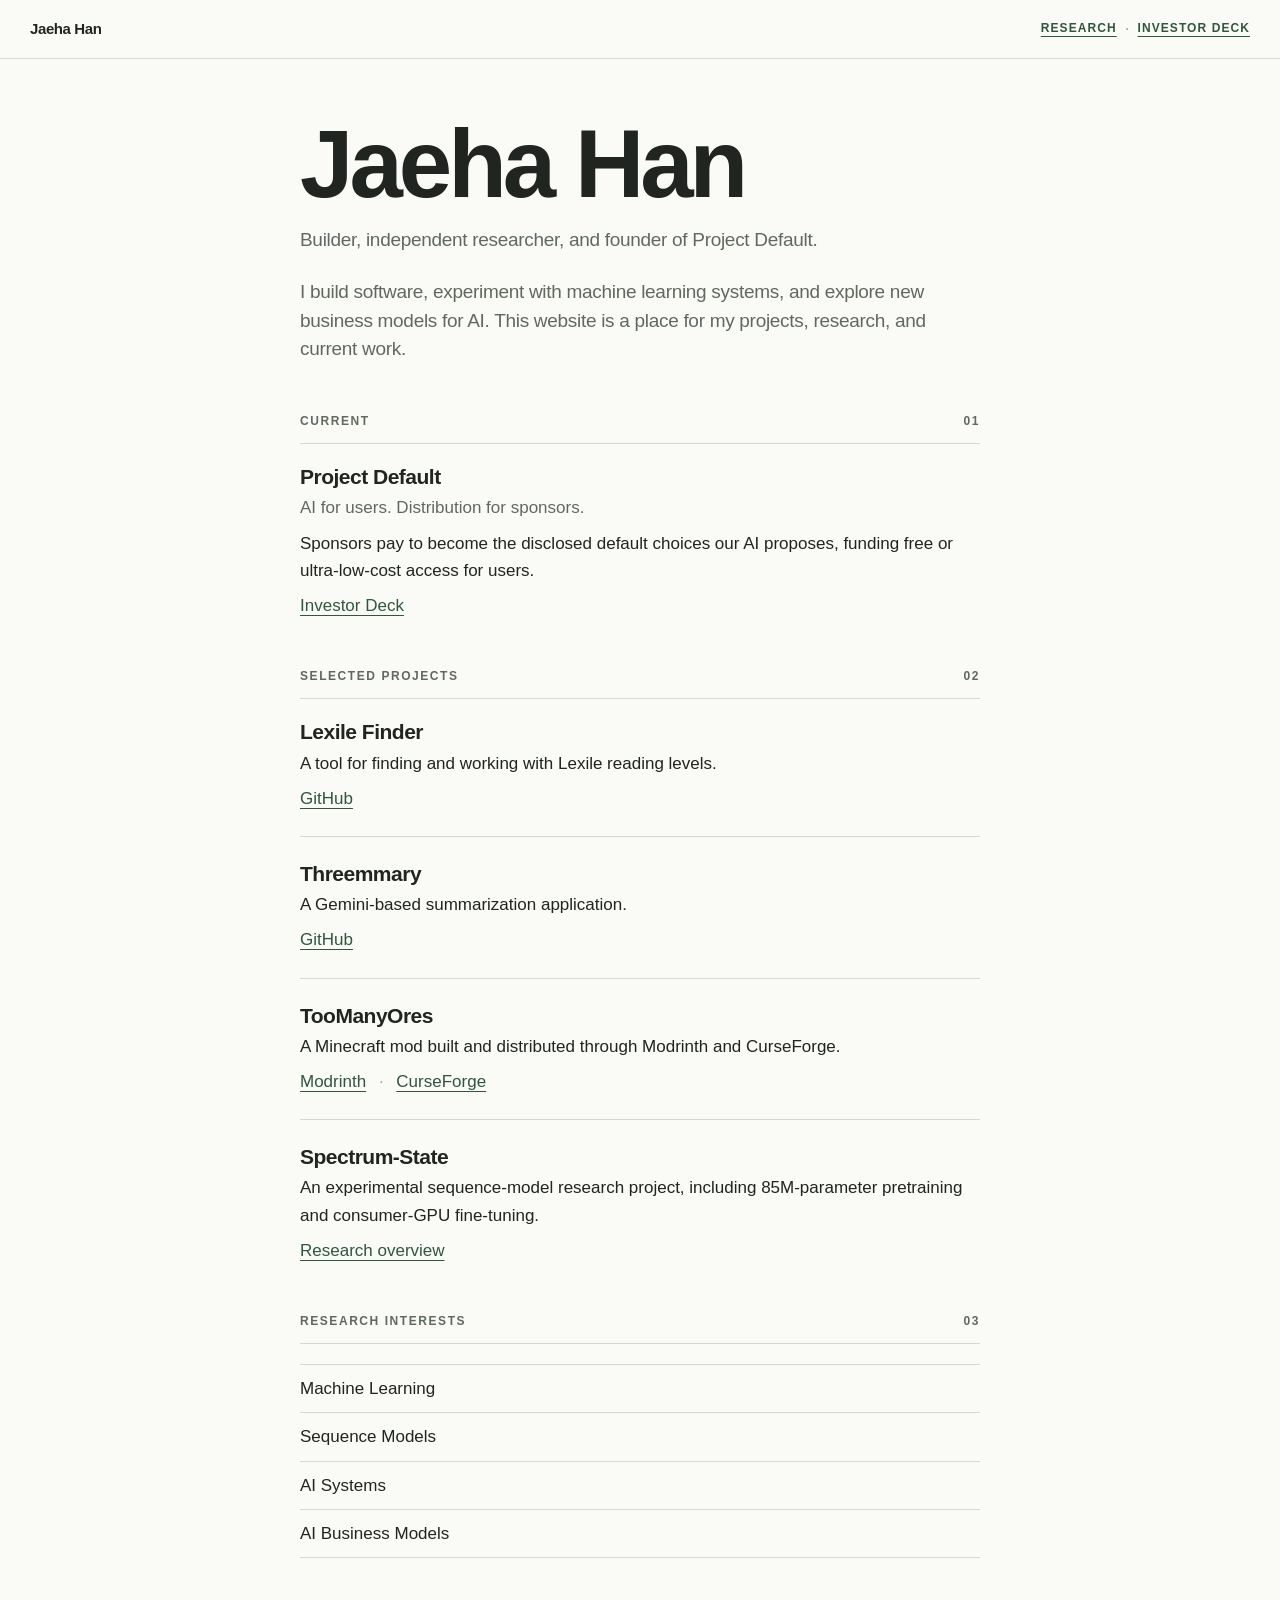
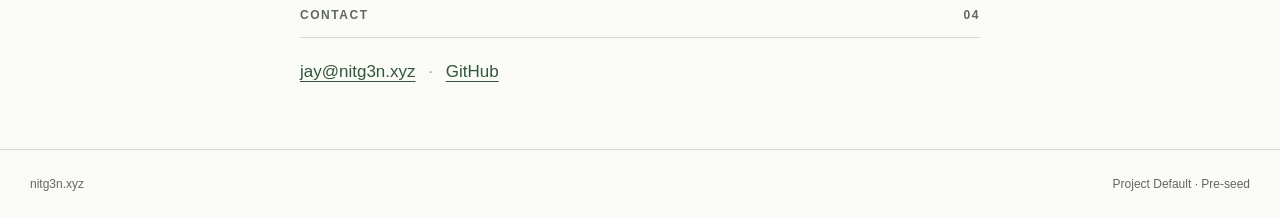
==== index.html @ b58a17d7 "Unify shell and scale, add research diagrams" ====
<!doctype html>
<html lang="en">
  <head>
    <meta charset="UTF-8" />
    <meta name="viewport" content="width=device-width, initial-scale=1.0" />
    <meta name="theme-color" content="#fafaf7" />
    <meta
      name="description"
      content="Jaeha Han is a builder, independent researcher, and founder of Project Default."
    />
    <link rel="canonical" href="https://nitg3n.xyz/" />
    <link rel="stylesheet" href="styles.css" />
    <title>Jaeha Han</title>
  </head>
  <body>
    <header class="top">
      <div class="top-inner">
        <a class="wordmark" href="index.html">Jaeha Han</a>
        <nav class="top-nav" aria-label="Site">
          <a class="top-link" href="research.html">Research</a>
          <span class="sep" aria-hidden="true">·</span>
          <a class="top-link" href="deck.html">Investor Deck</a>
        </nav>
      </div>
    </header>

    <main class="wrap">
      <header class="hero">
        <h1>Jaeha Han</h1>
        <p class="subtitle">
          Builder, independent researcher, and founder of Project Default.
        </p>
      </header>

      <p class="lede">
        I build software, experiment with machine learning systems, and explore
        new business models for AI. This website is a place for my projects,
        research, and current work.
      </p>

      <section>
        <h2 class="section-head"><span>Current</span><span>01</span></h2>
        <div class="project">
          <h3>Project Default</h3>
          <p class="tagline">AI for users. Distribution for sponsors.</p>
          <p>
            Sponsors pay to become the disclosed default choices our AI
            proposes, funding free or ultra-low-cost access for users.
          </p>
          <p>
            <a href="deck.html">Investor Deck</a>
          </p>
        </div>
      </section>

      <section>
        <h2 class="section-head">
          <span>Selected Projects</span><span>02</span>
        </h2>
        <div class="project">
          <h3>Lexile Finder</h3>
          <p>A tool for finding and working with Lexile reading levels.</p>
          <p>
            <a href="https://github.com/nitg3n/Lexile_Finder">GitHub</a>
          </p>
        </div>
        <div class="project">
          <h3>Threemmary</h3>
          <p>A Gemini-based summarization application.</p>
          <p>
            <a href="https://github.com/nitg3n/threemmary">GitHub</a>
          </p>
        </div>
        <div class="project">
          <h3>TooManyOres</h3>
          <p>A Minecraft mod built and distributed through Modrinth and CurseForge.</p>
          <p>
            <a href="https://modrinth.com/mod/toomanyores">Modrinth</a>
            <span class="sep" aria-hidden="true">·</span>
            <a href="https://www.curseforge.com/minecraft/mc-mods/toomanyores"
              >CurseForge</a
            >
          </p>
        </div>
        <div class="project">
          <h3>Spectrum-State</h3>
          <p>
            An experimental sequence-model research project, including
            85M-parameter pretraining and consumer-GPU fine-tuning.
          </p>
          <p>
            <a href="research.html">Research overview</a>
          </p>
        </div>
      </section>

      <section>
        <h2 class="section-head">
          <span>Research Interests</span><span>03</span>
        </h2>
        <ul class="interests">
          <li>Machine Learning</li>
          <li>Sequence Models</li>
          <li>AI Systems</li>
          <li>AI Business Models</li>
        </ul>
      </section>

      <section>
        <h2 class="section-head"><span>Contact</span><span>04</span></h2>
        <p>
          <a href="mailto:jay@nitg3n.xyz">jay@nitg3n.xyz</a>
          <span class="sep" aria-hidden="true">·</span>
          <a href="https://github.com/nitg3n">GitHub</a>
        </p>
      </section>

    </main>

    <footer class="site-foot">
      <span>nitg3n.xyz</span>
      <span>Project Default · Pre-seed</span>
    </footer>
  </body>
</html>
---- styles.css ----
/* ==========================================================================
   One language.
   A single design system for every page: tokens, type, shell, components,
   diagrams, and slides. No page owns its own dialect.
   Exception: depicted product UI (chat mock, terminal mock, prompt
   bubble) keeps a few literal values because it portrays software,
   not the site. Everything editorial shares the tokens below.
   ========================================================================== */

/* ---------- 0. Font ---------- */
@font-face {
  font-family: Pretendard;
  font-style: normal;
  font-weight: 100 900;
  font-display: swap;
  src: url("./PretendardVariable.woff2") format("woff2");
}

/* ---------- 1. Tokens ---------- */
:root {
  --paper: #fafaf7;
  --ink: #202521;
  --muted: #606960;
  --line: #d5d9d1;
  --green: #31563d;
  --green-dark: #223f2b;
  --lime: #e0e8d5;
  --white: #fff;
  --sand: #e5e7e0;
  --stone: #a9b7a7;
  --mist: #d1e4d6;
  --focus: #779e34;
  --radius-s: 6px;
  --radius-m: 10px;
  --radius-full: 999px;
  --scale: 1; /* slide machinery, set by deck script */
}

/* ---------- 2. Base ---------- */
* {
  box-sizing: border-box;
}

html,
body {
  margin: 0;
  min-height: 100%;
}

body {
  background: var(--paper);
  color: var(--ink);
  font-family: Pretendard, -apple-system, BlinkMacSystemFont, "Segoe UI",
    sans-serif;
  -webkit-font-smoothing: antialiased;
  font-size: 17px;
  line-height: 1.6;
}

h1,
h2,
h3,
p {
  margin: 0;
}

a {
  color: var(--green);
  text-decoration: underline;
  text-decoration-thickness: 1px;
  text-underline-offset: 4px;
  -webkit-tap-highlight-color: transparent;
  touch-action: manipulation;
}

a:hover {
  color: var(--green-dark);
}

button {
  font: inherit;
  touch-action: manipulation;
  -webkit-tap-highlight-color: transparent;
}

a:focus-visible,
button:focus-visible,
summary:focus-visible {
  outline: 3px solid var(--focus);
  outline-offset: 5px;
}

::selection {
  background: var(--lime);
}

/* ---------- 3. Shell: one header, one footer bar, every page ---------- */
.top {
  border-bottom: 1px solid var(--line);
}

.top-inner {
  margin: 0;
  padding: 0 30px;
  height: 58px;
  display: flex;
  align-items: center;
  justify-content: space-between;
  gap: 16px;
}

.wordmark {
  display: flex;
  align-items: center;
  gap: 10px;
  font-size: 15px;
  font-weight: 750;
  letter-spacing: -0.4px;
}

a.wordmark {
  color: inherit;
  text-decoration: none;
}

a.wordmark:hover {
  color: var(--green);
}

.brand-icon {
  display: inline-grid;
  place-items: center;
  width: 24px;
  height: 24px;
  color: var(--ink);
  font-size: 22px;
  font-weight: 800;
}

.top-nav {
  display: flex;
  align-items: center;
  white-space: nowrap;
}

.top-link {
  font-size: 12px;
  font-weight: 550;
  letter-spacing: 0.09em;
  text-transform: uppercase;
}

.top-meta {
  color: var(--muted);
  font-size: 12px;
  font-weight: 550;
  letter-spacing: 0.09em;
  text-transform: uppercase;
}

.top-nav .top-meta {
  margin-right: 18px;
}

/* Bottom bar mirrors the deck controls: same height, same padding. */
.site-foot {
  margin: 0;
  height: 68px;
  padding: 0 30px;
  display: flex;
  align-items: center;
  justify-content: space-between;
  gap: 16px;
  border-top: 1px solid var(--line);
  color: var(--muted);
  font-size: 12px;
  line-height: 1.5;
}

/* ---------- 4. Reading pages: type & layout ---------- */
.wrap {
  width: min(100% - 40px, 680px);
  margin: 0 auto;
  padding: 56px 0 64px;
}

.hero {
  margin-bottom: 8px;
}

h1 {
  font-size: clamp(48px, 9vw, 96px);
  line-height: 1.03;
  letter-spacing: -4px;
  font-weight: 650;
}

.eyebrow {
  margin: 0;
  font-size: 13px;
  text-transform: uppercase;
  letter-spacing: 0.13em;
  font-weight: 650;
  color: var(--muted);
}

.eyebrow + h1 {
  margin-top: 12px;
}

.subtitle,
.lede {
  margin: 12px 0 0;
  color: var(--muted);
  font-size: 19px;
  line-height: 1.5;
  letter-spacing: -0.3px;
}

.lede {
  margin-top: 24px;
}

.wrap section {
  margin-top: 48px;
}

h3 {
  margin: 0 0 4px;
  font-size: 21px;
  line-height: 1.25;
  letter-spacing: -0.5px;
  font-weight: 650;
}

/* Section label row. Slides reuse it with wider slide spacing. */
.section-head {
  margin: 0 0 20px;
  display: flex;
  align-items: center;
  justify-content: space-between;
  gap: 16px;
  border-bottom: 1px solid var(--line);
  padding-bottom: 12px;
  font-size: 12px;
  font-weight: 650;
  letter-spacing: 0.13em;
  text-transform: uppercase;
  color: var(--muted);
}

/* ---------- 5. Shared components ---------- */
.sep {
  margin: 0 8px;
  color: #9aa39a;
}

.project + .project {
  margin-top: 24px;
  padding-top: 24px;
  border-top: 1px solid var(--line);
}

.project p + p {
  margin-top: 8px;
}

.tagline {
  color: var(--muted);
}

.interests {
  margin: 0;
  padding: 0;
  list-style: none;
}

.interests li {
  padding: 10px 0;
  border-top: 1px solid var(--line);
}

.interests li:last-child {
  border-bottom: 1px solid var(--line);
}

.block + .block {
  margin-top: 24px;
}

.block p + p,
.block p + ul,
.block p + table,
.block p + blockquote,
.block ul + p,
.block table + p,
.block blockquote + p,
.block h3 + ul,
.block h3 + table {
  margin-top: 12px;
}

.block p + .gen-grid,
.block p + .flow,
.block p + .roles,
.block p + .layers,
.block ul + .flow,
.block ul + .roles,
.block ul + .layers {
  margin-top: 20px;
}

.block > h3 {
  margin-bottom: 8px;
}

/* Editorial callout: green left rule. --s for compact notes. */
.quote {
  margin: 20px 0 0;
  padding-left: 18px;
  border-left: 2px solid var(--green);
  font-size: 20px;
  line-height: 1.5;
  letter-spacing: -0.4px;
}

.quote p + p {
  margin-top: 8px;
}

.quote--s {
  font-size: 16px;
  letter-spacing: 0;
}

.body-list {
  margin: 14px 0 0;
  padding-left: 22px;
}

.body-list li + li {
  margin-top: 4px;
}

.scope {
  margin-top: 14px;
  color: var(--muted);
  font-size: 16px;
  line-height: 1.6;
}

/* One table family. .table: column headers. --rows: row headers.
   --prompt: first column is a muted prompt, not a key. */
.table {
  width: 100%;
  border-collapse: collapse;
  margin-top: 20px;
  text-align: left;
  font-variant-numeric: tabular-nums;
}

.table th {
  font-size: 12px;
  text-transform: uppercase;
  letter-spacing: 0.09em;
  font-weight: 650;
  color: var(--muted);
  padding: 0 16px 10px 0;
}

.table td {
  border-top: 1px solid var(--line);
  padding: 12px 16px 12px 0;
  font-size: 16px;
  line-height: 1.5;
}

.table td:first-child {
  font-weight: 600;
}

.table--prompt td:first-child {
  font-weight: 400;
  color: var(--muted);
}

.table--rows th {
  font-size: 19px;
  font-weight: 600;
  letter-spacing: -0.3px;
  text-transform: none;
  color: var(--ink);
  text-align: left;
  vertical-align: top;
  padding: 12px 16px 12px 0;
  border-top: 1px solid var(--line);
}

.table--rows td {
  color: var(--muted);
}

.table .num {
  text-align: right;
}

.table-wrap {
  overflow-x: auto;
}

.table-wrap .table {
  min-width: 560px;
}

.note {
  margin-top: 12px;
  color: var(--muted);
  font-size: 15px;
  line-height: 1.55;
}

/* ---------- 6. Diagrams: the same panel language as the deck ---------- */
.gen-grid {
  display: grid;
  grid-template-columns: 1fr 32px 1fr 32px 1fr 32px 1fr;
  gap: 12px;
  align-items: stretch;
  margin-top: 20px;
}

.gen-grid > .arrow {
  align-self: center;
}

.gen {
  border: 1px solid var(--line);
  border-radius: var(--radius-m);
  background: var(--white);
  padding: 18px;
}

.gen > * + * {
  margin-top: 6px;
}

.gen-name {
  font-size: 22px;
  font-weight: 700;
  letter-spacing: -0.5px;
}

.gen-s {
  color: var(--muted);
  font-size: 15px;
  line-height: 1.5;
}

.flow {
  display: grid;
  grid-template-columns: 1fr 48px 1fr;
  gap: 12px;
  align-items: stretch;
  margin-top: 20px;
}

.flow--stack {
  grid-template-columns: 1fr;
}

.flow > .arrow {
  align-self: center;
}

.flow-box {
  border: 1px solid var(--line);
  border-radius: var(--radius-m);
  background: var(--white);
  padding: 20px 22px;
}

.flow-box > * + * {
  margin-top: 8px;
}

.flow-box p {
  font-size: 17px;
}

.flow > .chips {
  align-content: center;
}

.roles {
  display: grid;
  grid-template-columns: repeat(4, 1fr);
  gap: 12px;
  margin-top: 20px;
}

.role {
  border: 1px solid var(--line);
  border-radius: var(--radius-m);
  background: var(--white);
  padding: 18px;
}

.role > * + * {
  margin-top: 8px;
}

.role p {
  font-size: 16px;
  line-height: 1.5;
}

.chips {
  display: flex;
  flex-wrap: wrap;
  gap: 10px;
}

.chips span {
  border: 1px solid var(--line);
  border-radius: var(--radius-full);
  background: var(--white);
  padding: 8px 16px;
  font-weight: 600;
  font-size: 15px;
}

.layers {
  display: flex;
  gap: 6px;
  margin-top: 20px;
}

.layers span {
  flex: 1;
  height: 34px;
  border-radius: var(--radius-s);
}

.layers .l-m {
  background: var(--green);
}

.layers .l-a {
  border: 1px solid var(--green);
}

/* ---------- 7. Slides ---------- */
.viewport {
  height: calc(100dvh - 126px);
  display: flex;
  align-items: center;
  justify-content: center;
  padding: 12px 24px;
}

.frame {
  width: calc(1440px * var(--scale));
  height: calc(810px * var(--scale));
  position: relative;
}

.deck {
  position: absolute;
  left: 0;
  top: 0;
  width: 1440px;
  height: 810px;
  transform: scale(var(--scale));
  transform-origin: top left;
}

.slide {
  width: 1440px;
  height: 810px;
  background: var(--paper);
  outline: 1px solid var(--line);
  padding: 42px 68px 66px;
  position: relative;
  overflow: hidden;
  display: none;
}

.slide.active {
  display: block;
}

.slide--dark {
  background: var(--ink);
  color: var(--paper);
  --line: #405047;
  --muted: #b4c1b8;
}

.slide--dark .quote {
  border-color: var(--lime);
}

.slide .section-head {
  padding-bottom: 17px;
  margin-bottom: 36px;
}

.slide h1 {
  font-size: 94px;
  line-height: 1.02;
  letter-spacing: -5px;
  font-weight: 720;
}

.slide h2 {
  font-size: 64px;
  line-height: 1.08;
  letter-spacing: -2.4px;
  font-weight: 650;
}

.slide h3 {
  margin: 0;
  font-size: 27px;
  line-height: 1.2;
  letter-spacing: -0.7px;
  font-weight: 650;
}

.accent {
  color: inherit;
}

.slide .lede {
  font-size: 24px;
  line-height: 1.45;
  letter-spacing: -0.45px;
  max-width: 1000px;
  margin-top: 22px;
}

.slide .quote {
  font-size: 18px;
  letter-spacing: -0.2px;
}

.cover {
  display: flex;
  align-items: center;
  height: 550px;
}

.cover h1 {
  margin: 0 0 48px;
  font-size: 110px;
  line-height: 1.04;
  letter-spacing: -5px;
  font-weight: 650;
}

.cover .lede {
  font-size: 25px;
  max-width: 790px;
}

.split {
  display: grid;
  grid-template-columns: 1fr 1fr;
  gap: 54px;
  margin-top: 37px;
}

.chat-window {
  background: var(--white);
  border: 1px solid var(--line);
  border-radius: var(--radius-m);
  padding: 27px 30px;
}

.chat-title {
  display: flex;
  align-items: center;
  gap: 8px;
  color: var(--muted);
  font-size: 13px;
  letter-spacing: 0.13em;
  text-transform: uppercase;
  font-weight: 650;
  margin-bottom: 22px;
}

.dot {
  width: 7px;
  height: 7px;
  background: var(--stone);
  border-radius: 50%;
  flex-shrink: 0;
}

.prompt {
  font-size: 23px;
  line-height: 1.4;
  letter-spacing: -0.5px;
  padding: 17px 20px;
  background: #eef0e9;
  border-radius: var(--radius-m);
}

.stack {
  margin-top: 22px;
}

.stack-row {
  display: flex;
  justify-content: space-between;
  gap: 20px;
  padding: 15px 0;
  border-bottom: 1px solid var(--line);
  font-size: 20px;
}

.stack-row:last-child {
  border-bottom: 0;
}

.stack-row span {
  color: var(--muted);
}

.stack-row strong {
  font-weight: 600;
}

.insight {
  display: flex;
  flex-direction: column;
  justify-content: center;
  padding: 14px 0;
}

.insight .big {
  font-size: 42px;
  line-height: 1.18;
  letter-spacing: -1.5px;
  max-width: 530px;
  color: var(--ink);
  margin-top: 0;
}

.insight p {
  font-size: 21px;
  line-height: 1.5;
  color: var(--muted);
  margin-top: 24px;
  max-width: 485px;
}

.change-flow {
  margin-top: 38px;
  display: grid;
  grid-template-columns: 1fr 64px 1.2fr;
  align-items: center;
}

.before {
  padding: 30px 36px;
  border: 1px solid var(--line);
  border-radius: var(--radius-m);
}

.before .label {
  margin-bottom: 25px;
}

.before p {
  font-size: 30px;
  line-height: 1.35;
  letter-spacing: -0.8px;
}

.arrow {
  font-size: 30px;
  text-align: center;
  color: var(--muted);
}

.sponsored-card {
  background: var(--white);
  border: 1px solid #96ad8d;
  border-radius: var(--radius-m);
  padding: 29px 34px;
}

.sponsored-card h3 {
  margin: 16px 0;
  font-size: 34px;
}

details.disclosure {
  font-size: 17px;
  line-height: 1.4;
}

details.disclosure summary {
  cursor: pointer;
  text-decoration: underline;
  text-underline-offset: 4px;
  width: fit-content;
  color: var(--green);
  list-style: none;
}

details.disclosure summary::-webkit-details-marker {
  display: none;
}

details.disclosure p {
  font-size: 15px;
  padding: 10px 0 0;
  max-width: 490px;
  color: var(--muted);
}

.mock-actions {
  display: flex;
  align-items: center;
  gap: 24px;
  margin-top: 23px;
  font-size: 16px;
}

.mock-primary {
  background: var(--green);
  color: var(--white);
  font-weight: 600;
  padding: 13px 26px;
  border-radius: var(--radius-s);
}

.mock-secondary {
  color: var(--muted);
}

.journey {
  display: grid;
  grid-template-columns: 1fr 48px 1fr 48px 1fr;
  margin-top: 44px;
  align-items: stretch;
}

.journey-panel {
  padding: 25px 15px 25px 0;
  border-top: 1px solid var(--line);
  min-height: 240px;
}

.journey-panel .eyebrow {
  margin-bottom: 28px;
}

.journey-panel p {
  font-size: 26px;
  letter-spacing: -0.7px;
  line-height: 1.35;
}

.journey-panel.green {
  color: var(--green);
  border-color: var(--green);
}

.journey-panel.green .eyebrow {
  color: var(--muted);
}

.journey .arrow {
  align-self: center;
}

.sponsor-label {
  display: block;
  font-size: 16px;
  text-decoration: underline;
  text-underline-offset: 4px;
  margin-top: 24px;
  color: var(--green);
}

.economics {
  display: grid;
  grid-template-columns: 1fr 70px 1fr;
  align-items: stretch;
  margin-top: 42px;
}

.money-box {
  padding: 27px 32px;
  border: 1px solid var(--line);
  border-radius: var(--radius-m);
}

.money-box.income {
  background: var(--green);
  color: var(--white);
  border-color: var(--green);
}

.money-box.income .eyebrow {
  color: var(--mist);
}

.money-box h3 {
  margin: 20px 0 12px;
  font-size: 31px;
  line-height: 1.22;
}

.money-box p {
  font-size: 19px;
  line-height: 1.45;
}

.money-box .plus {
  opacity: 0.65;
  display: block;
  font-size: 24px;
  margin: 11px 0;
}

.greater {
  display: grid;
  place-items: center;
  color: var(--green);
  font-size: 60px;
  font-weight: 400;
}

.economic-bottom {
  display: grid;
  grid-template-columns: 1fr 1fr;
  gap: 70px;
  margin-top: 30px;
}

.economic-bottom h3 {
  font-size: 21px;
  margin-bottom: 8px;
}

.economic-bottom p {
  font-size: 18px;
  line-height: 1.45;
  color: var(--muted);
}

.pilot {
  display: grid;
  grid-template-columns: 1.1fr 1fr;
  gap: 48px;
  margin-top: 33px;
}

.terminal {
  background: var(--ink);
  color: var(--paper);
  border-radius: var(--radius-m);
  padding: 24px 28px;
}

.terminal-head {
  display: flex;
  justify-content: space-between;
  border-bottom: 1px solid #425045;
  padding-bottom: 16px;
  font-size: 13px;
}

.terminal-head .model {
  color: var(--lime);
}

.terminal-body {
  font-size: 18px;
  line-height: 1.6;
  padding-top: 22px;
}

.terminal-body .command {
  margin-bottom: 18px;
  color: var(--white);
}

.terminal-body .command::before {
  content: "> ";
  color: var(--lime);
}

.terminal-body .task {
  color: #c4d0c5;
  display: flex;
  gap: 11px;
}

.terminal-body .task span {
  color: var(--lime);
}

.terminal-body .term-sponsor {
  border-top: 1px solid #425045;
  padding-top: 15px;
  margin-top: 20px;
}

.terminal-body small {
  color: #c4d0c5;
  text-decoration: underline;
  text-underline-offset: 4px;
  font-size: 15px;
}

.launch-path {
  display: grid;
  grid-template-columns: 1fr 1fr 1.14fr;
  margin-top: 39px;
  gap: 20px;
}

.phase {
  padding: 28px 28px 28px 0;
  border-top: 1px solid var(--line);
  min-height: 305px;
}

.phase .phase-no {
  font-size: 13px;
  letter-spacing: 0.13em;
  text-transform: uppercase;
  font-weight: 650;
  color: var(--muted);
  display: flex;
  align-items: center;
  justify-content: space-between;
}

.phase h3 {
  font-size: 37px;
  letter-spacing: -1px;
  margin: 25px 0 19px;
}

.phase p {
  font-size: 20px;
  line-height: 1.5;
  color: var(--muted);
}

.phase.expand {
  border-color: var(--green);
}

.phase.expand h3 {
  color: var(--green);
}

.slide .note {
  font-size: 17px;
}

.assets {
  margin-top: 40px;
  display: grid;
  grid-template-columns: 1fr;
  gap: 0;
}

.asset {
  border-top: 1px solid var(--line);
  padding: 24px 0;
  display: grid;
  grid-template-columns: 390px 1fr;
  gap: 40px;
}

.asset h3 {
  font-size: 28px;
  margin-bottom: 0;
}

.asset p {
  font-size: 22px;
  line-height: 1.45;
  color: var(--muted);
  max-width: 735px;
}

.pilot-spec {
  margin: 0;
}

.pilot-spec > div {
  display: grid;
  grid-template-columns: 105px 1fr;
  gap: 23px;
  padding: 10px 0;
  border-top: 1px solid var(--line);
}

.pilot-spec dt {
  font-size: 17px;
  color: var(--muted);
}

.pilot-spec dd {
  margin: 0;
  font-size: 19px;
  line-height: 1.4;
}

.sector-list {
  display: grid;
  grid-template-columns: 1fr 1fr;
  gap: 0 80px;
  margin-top: 38px;
}

.sector-list p {
  font-size: 34px;
  letter-spacing: -1px;
  padding: 16px 0;
  border-top: 1px solid var(--line);
}

.closing {
  display: grid;
  grid-template-columns: 1.25fr 1fr;
  gap: 85px;
  margin-top: 51px;
}

.closing h2 {
  font-size: 82px;
  letter-spacing: -4px;
  line-height: 1.03;
}

.closing .lede {
  font-size: 23px;
  max-width: 620px;
  margin-top: 27px;
}

.closing .contact {
  margin-top: 26px;
  font-size: 21px;
}

.use {
  border-top: 1px solid var(--line);
  padding: 22px 0 25px;
  display: grid;
  grid-template-columns: 34px 1fr;
  gap: 15px;
}

.use .num {
  font-size: 13px;
  color: var(--lime);
  margin-top: 7px;
  text-align: left;
}

.use h3 {
  font-size: 27px;
  margin-bottom: 9px;
}

.use p {
  font-size: 19px;
  color: var(--muted);
  line-height: 1.4;
}

.slide .table {
  margin-top: 40px;
}

.slide .table th {
  font-size: 13px;
  letter-spacing: 0.08em;
  font-weight: 500;
  padding: 0 20px 20px 0;
}

.slide .table td {
  padding: 25px 24px 25px 0;
  font-size: 23px;
  line-height: 1.35;
}

.slide .table--prompt td {
  width: 50%;
}

.slide .table--rows th {
  width: 280px;
  font-size: 26px;
  font-weight: 600;
  letter-spacing: -0.5px;
  padding: 25px 0;
}

.slide .table--rows td {
  font-size: 23px;
}

.slide-foot {
  position: absolute;
  left: 68px;
  right: 68px;
  bottom: 24px;
  display: flex;
  justify-content: space-between;
  align-items: center;
  gap: 24px;
  color: var(--muted);
  font-size: 13px;
  line-height: 1.4;
}

.slide-foot .folio {
  font-variant-numeric: tabular-nums;
  letter-spacing: 0.1em;
  white-space: nowrap;
}

.controls {
  height: 68px;
  padding: 12px 30px 17px;
  display: flex;
  justify-content: space-between;
  align-items: center;
  gap: 20px;
  border-top: 1px solid var(--line);
}

.nav-left,
.nav-right {
  display: flex;
  align-items: center;
  gap: 14px;
}

.control {
  border: 1px solid var(--line);
  background: transparent;
  color: var(--ink);
  min-height: 36px;
  padding: 7px 12px;
  border-radius: var(--radius-s);
  font-size: 12px;
  cursor: pointer;
  font-weight: 550;
}

.control:hover:not(:disabled) {
  background: var(--sand);
}

.control:disabled {
  opacity: 0.35;
  cursor: default;
}

.control.next {
  background: var(--ink);
  color: var(--white);
  border-color: var(--ink);
}

.control.next:hover:not(:disabled) {
  background: var(--green);
}

.slide-count {
  font-size: 12px;
  font-variant-numeric: tabular-nums;
  min-width: 46px;
}

.nav-dots {
  display: flex;
  align-items: center;
  gap: 3px;
}

.nav-dot {
  border: 0;
  background: none;
  cursor: pointer;
  width: 25px;
  height: 32px;
  padding: 10px 4px;
}

.nav-dot::before {
  content: "";
  display: block;
  height: 3px;
  border-radius: 2px;
  background: var(--line);
}

.nav-dot[aria-current="step"]::before {
  background: var(--green);
  height: 5px;
}

.key-hint {
  font-size: 11px;
  color: var(--muted);
}

.sr-only {
  position: absolute;
  width: 1px;
  height: 1px;
  padding: 0;
  margin: -1px;
  overflow: hidden;
  clip: rect(0, 0, 0, 0);
  white-space: nowrap;
  border: 0;
}

.overview .viewport {
  height: auto;
  display: block;
  padding: 16px 30px 100px;
}

.overview .frame {
  width: 100%;
  height: auto;
  box-shadow: none;
}

.overview .deck {
  position: static;
  transform: none;
  width: 100%;
  height: auto;
  display: grid;
  grid-template-columns: 1fr;
  gap: 30px;
  justify-items: center;
}

.overview .slide {
  display: block;
  zoom: var(--scale);
  box-shadow: 0 8px 25px #20332512;
}

.overview .controls {
  position: fixed;
  bottom: 0;
  left: 0;
  right: 0;
  background: var(--sand);
  border-top: 1px solid var(--line);
  z-index: 2;
}

/* ---------- 8. Responsive ---------- */
@media (min-width: 1800px) {
  .top-inner,
  .controls {
    padding-left: 48px;
    padding-right: 48px;
  }
}

@media (max-width: 480px) {
  .wrap {
    padding: 40px 0 64px;
  }

  .subtitle,
  .lede {
    font-size: 17px;
  }

  .wrap section {
    margin-top: 40px;
  }

  .site-foot {
    padding: 0 20px;
  }

  .table-wrap .table {
    min-width: 520px;
  }

  .gen-grid {
    grid-template-columns: 1fr;
  }

  .gen-grid > .arrow,
  .flow > .arrow {
    transform: rotate(90deg);
    font-size: 24px;
  }

  .flow {
    grid-template-columns: 1fr;
  }

  .roles {
    grid-template-columns: repeat(2, 1fr);
  }
}

@media screen and (max-width: 1000px) {
  .top-inner {
    height: 54px;
    padding: 0 20px;
  }

  .top-meta {
    font-size: 9px;
    letter-spacing: 0.07em;
  }

  .viewport {
    height: auto;
    display: block;
    padding: 0 0 86px;
  }

  .frame {
    width: 100%;
    height: auto;
    box-shadow: none;
  }

  .deck {
    position: static;
    width: 100%;
    height: auto;
    transform: none;
  }

  .slide {
    width: 100%;
    height: auto;
    min-height: calc(100dvh - 126px);
    padding: 22px 24px 62px;
    overflow: visible;
  }

  .slide .section-head {
    margin-bottom: 30px;
    padding-bottom: 15px;
    font-size: 9px;
    letter-spacing: 0.09em;
    gap: 10px;
  }

  .slide-foot {
    position: static;
    margin-top: 34px;
    font-size: 12px;
    gap: 15px;
    align-items: flex-end;
  }

  .slide h1 {
    font-size: clamp(45px, 11vw, 70px);
    letter-spacing: -2.4px;
  }

  .slide h2 {
    font-size: clamp(33px, 10vw, 39px);
    letter-spacing: -1.6px;
    line-height: 1.08;
  }

  .slide .lede {
    font-size: 19px;
    margin-top: 18px;
    letter-spacing: -0.3px;
  }

  .slide .eyebrow {
    font-size: 11px;
  }

  .cover {
    display: block;
    height: auto;
  }

  .cover h1 {
    margin: 35px 0;
    font-size: clamp(42px, 10.8vw, 70px);
    letter-spacing: -2px;
  }

  .cover .lede {
    font-size: 19px;
  }

  .split,
  .pilot,
  .closing {
    grid-template-columns: minmax(0, 1fr);
    gap: 28px;
    margin-top: 28px;
  }

  .chat-window {
    padding: 21px;
  }

  .prompt {
    font-size: 19px;
    padding: 15px;
  }

  .stack-row {
    font-size: 16px;
    padding: 14px 0;
  }

  .insight .big {
    font-size: 31px;
    letter-spacing: -1px;
  }

  .insight p {
    margin-top: 16px;
    font-size: 18px;
  }

  .change-flow {
    grid-template-columns: 1fr;
    gap: 17px;
    margin-top: 28px;
  }

  .before {
    padding: 24px;
  }

  .before .label {
    margin-bottom: 18px;
  }

  .before p {
    font-size: 25px;
  }

  .change-flow > .arrow,
  .journey > .arrow {
    transform: rotate(90deg);
    font-size: 25px;
  }

  .sponsored-card {
    padding: 24px;
  }

  .sponsored-card h3 {
    font-size: 27px;
  }

  .mock-actions {
    gap: 17px;
    font-size: 14px;
  }

  details.disclosure {
    font-size: 16px;
  }

  .journey {
    grid-template-columns: 1fr;
    gap: 15px;
    margin-top: 30px;
  }

  .journey-panel {
    min-height: auto;
    padding: 23px;
  }

  .journey-panel .eyebrow {
    margin-bottom: 18px;
  }

  .journey-panel p {
    font-size: 24px;
  }

  .economics {
    grid-template-columns: 1fr;
    margin-top: 29px;
  }

  .greater {
    font-size: 43px;
    padding: 8px 0;
  }

  .money-box {
    padding: 24px;
  }

  .money-box h3 {
    font-size: 27px;
  }

  .money-box p {
    font-size: 18px;
  }

  .economic-bottom {
    grid-template-columns: 1fr;
    gap: 22px;
  }

  .terminal {
    padding: 22px;
  }

  .terminal-head {
    font-size: 11px;
    gap: 10px;
  }

  .terminal-body {
    font-size: 16px;
  }

  .launch-path {
    grid-template-columns: 1fr;
    margin-top: 28px;
    gap: 16px;
  }

  .phase {
    min-height: auto;
    padding: 25px;
  }

  .phase h3 {
    font-size: 31px;
    margin: 20px 0 14px;
  }

  .phase p {
    font-size: 18px;
  }

  .assets {
    margin-top: 29px;
  }

  .asset {
    padding: 22px 0;
    grid-template-columns: 1fr;
    gap: 12px;
  }

  .asset h3 {
    font-size: 27px;
    padding-top: 3px;
  }

  .asset p {
    font-size: 18px;
  }

  .slide .table {
    margin-top: 28px;
  }

  .slide .table th {
    font-size: 10px;
  }

  .slide .table td {
    font-size: 18px;
    padding: 20px 12px 20px 0;
  }

  .slide .table--rows th {
    width: 100px;
    font-size: 19px;
    padding-right: 15px;
  }

  .pilot-spec > div {
    grid-template-columns: 78px 1fr;
    gap: 15px;
  }

  .pilot-spec dt {
    font-size: 15px;
  }

  .pilot-spec dd {
    font-size: 18px;
  }

  .sector-list {
    gap: 0 22px;
    margin-top: 30px;
  }

  .sector-list p {
    font-size: 24px;
    overflow-wrap: break-word;
  }

  .closing {
    margin-top: 34px;
    gap: 32px;
  }

  .closing h2 {
    font-size: 53px;
    letter-spacing: -2.5px;
  }

  .closing .lede {
    font-size: 19px;
  }

  .use {
    padding: 20px 0;
  }

  .use h3 {
    font-size: 24px;
  }

  .use p {
    font-size: 17px;
  }

  .controls {
    position: fixed;
    bottom: 0;
    left: 0;
    right: 0;
    height: 68px;
    padding: 12px 18px;
    background: var(--sand);
    border-top: 1px solid var(--line);
    z-index: 5;
  }

  .nav-left,
  .nav-right {
    gap: 8px;
  }

  .key-hint,
  .nav-dots,
  #fullscreen {
    display: none;
  }

  .control {
    font-size: 11px;
    padding: 8px 10px;
    min-height: 44px;
    min-width: 44px;
  }

  .overview .viewport {
    padding: 0 0 85px;
  }

  .overview .deck {
    gap: 0;
  }

  .overview .slide {
    zoom: 1;
    box-shadow: none;
    border-bottom: 1px solid var(--line);
  }
}

/* ---------- 9. Print ---------- */
@page {
  size: 381mm 214.3125mm;
  margin: 0;
}

@media print {
  html,
  body {
    width: 1440px;
    margin: 0;
    padding: 0;
    background: var(--paper);
    -webkit-print-color-adjust: exact;
    print-color-adjust: exact;
  }

  .top,
  .controls {
    display: none !important;
  }

  .viewport,
  .overview .viewport {
    display: block;
    width: 1440px;
    height: auto;
    padding: 0;
  }

  .frame,
  .overview .frame {
    width: 1440px;
    height: auto;
    box-shadow: none;
  }

  .deck,
  .overview .deck {
    display: block;
    position: static;
    transform: none;
    width: 1440px;
    height: auto;
  }

  .slide,
  .overview .slide {
    display: block !important;
    zoom: 1;
    width: 1440px;
    height: 810px;
    min-height: 0;
    break-after: page;
    break-inside: avoid;
    box-shadow: none;
    animation: none;
  }

  .slide:last-child {
    break-after: auto;
  }

  details.disclosure p {
    display: none;
  }
}
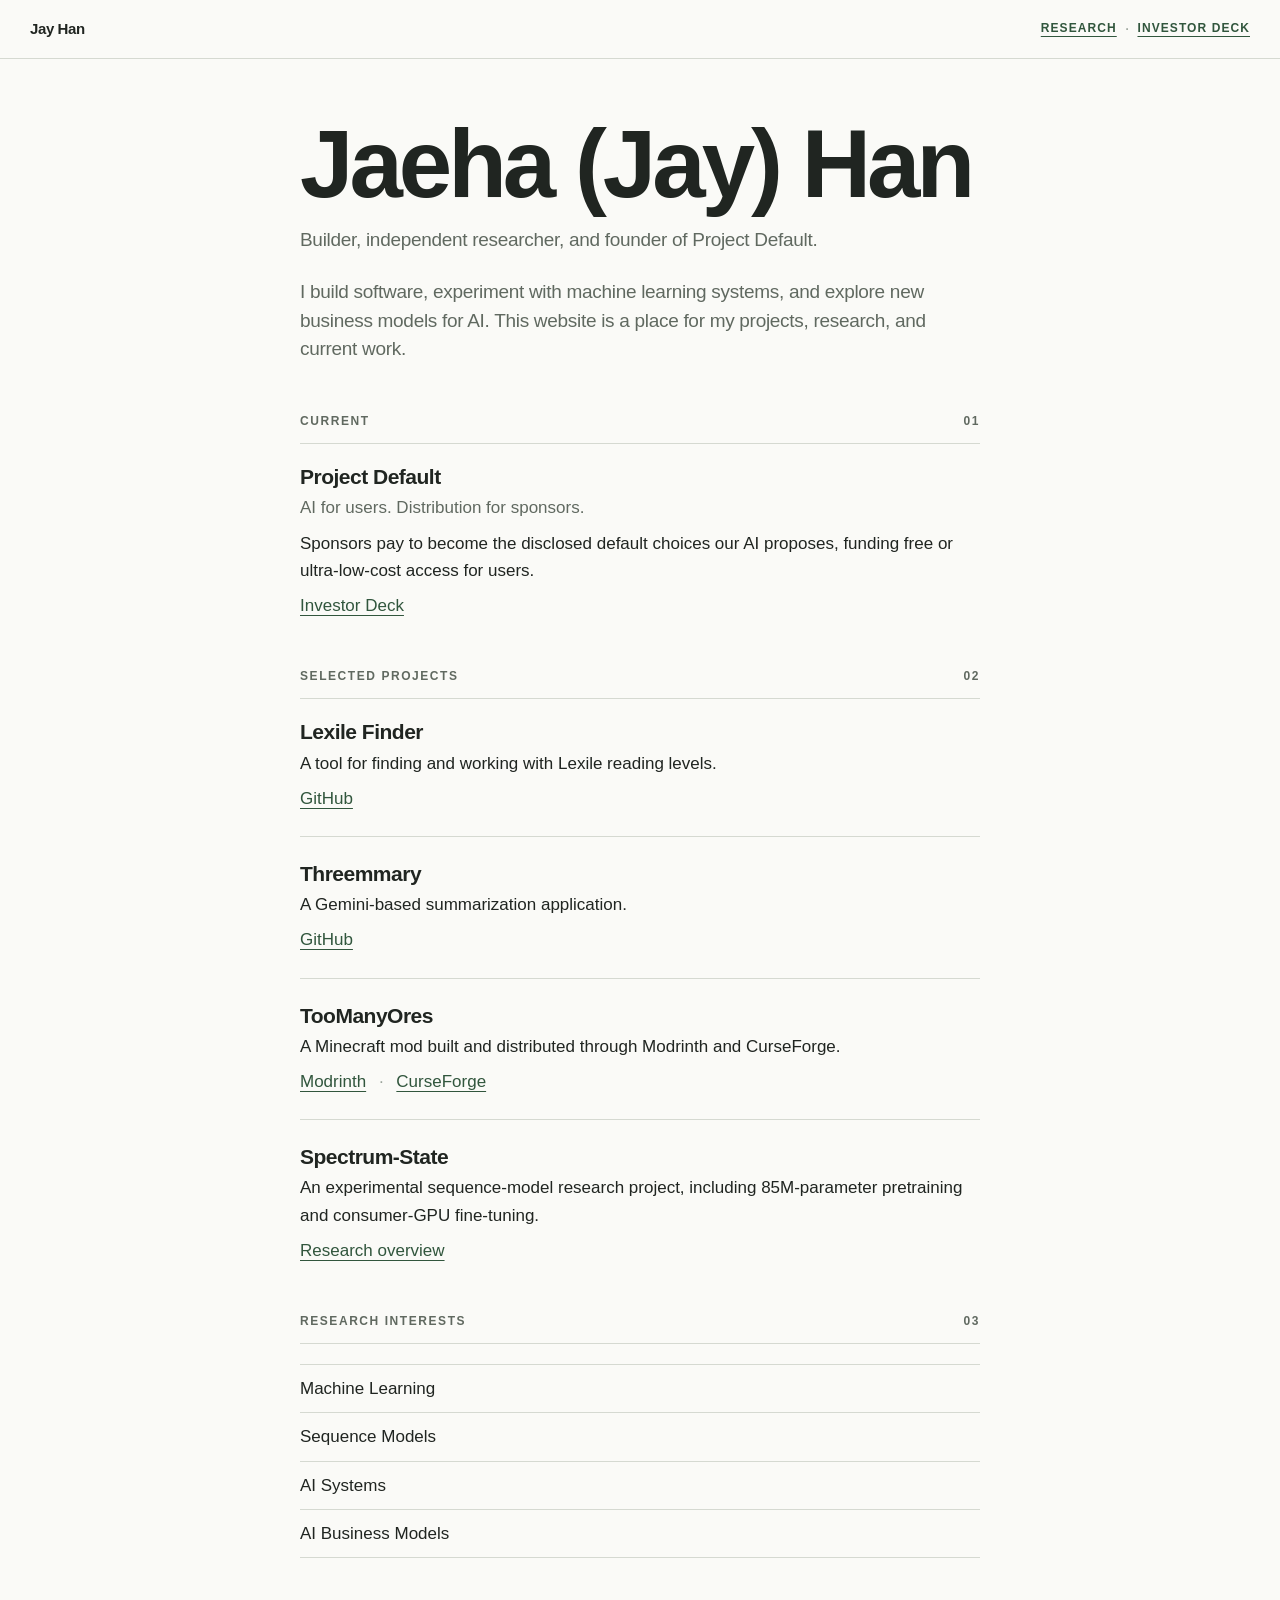
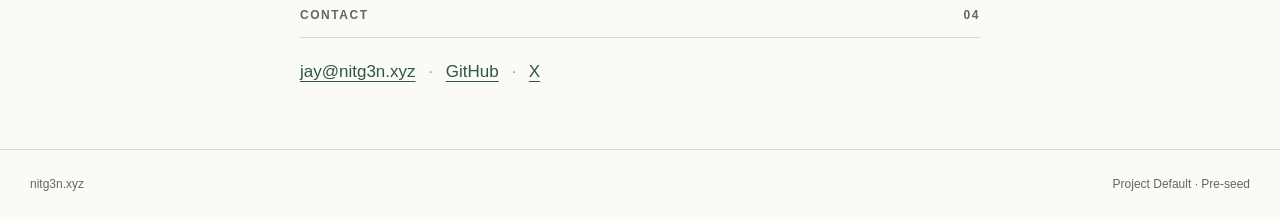
==== commit 7a898e27: "Polish naming, contact links, and metadata" ====
--- a/index.html
+++ b/index.html
@@ -6,16 +6,25 @@
     <meta name="theme-color" content="#fafaf7" />
     <meta
       name="description"
-      content="Jaeha Han is a builder, independent researcher, and founder of Project Default."
+      content="Jaeha (Jay) Han is a builder, independent researcher, and founder of Project Default."
     />
     <link rel="canonical" href="https://nitg3n.xyz/" />
+    <meta property="og:title" content="Jaeha (Jay) Han" />
+    <meta
+      property="og:description"
+      content="Jaeha (Jay) Han is a builder, independent researcher, and founder of Project Default."
+    />
+    <meta property="og:type" content="website" />
+    <meta property="og:url" content="https://nitg3n.xyz/" />
+    <meta name="twitter:card" content="summary" />
+    <link rel="icon" href="favicon.svg" type="image/svg+xml" />
     <link rel="stylesheet" href="styles.css" />
-    <title>Jaeha Han</title>
+    <title>Jaeha (Jay) Han</title>
   </head>
   <body>
     <header class="top">
       <div class="top-inner">
-        <a class="wordmark" href="index.html">Jaeha Han</a>
+        <a class="wordmark" href="index.html">Jay Han</a>
         <nav class="top-nav" aria-label="Site">
           <a class="top-link" href="research.html">Research</a>
           <span class="sep" aria-hidden="true">·</span>
@@ -26,7 +35,7 @@
 
     <main class="wrap">
       <header class="hero">
-        <h1>Jaeha Han</h1>
+        <h1>Jaeha (Jay) Han</h1>
         <p class="subtitle">
           Builder, independent researcher, and founder of Project Default.
         </p>
@@ -112,6 +121,8 @@
           <a href="mailto:jay@nitg3n.xyz">jay@nitg3n.xyz</a>
           <span class="sep" aria-hidden="true">·</span>
           <a href="https://github.com/nitg3n">GitHub</a>
+          <span class="sep" aria-hidden="true">·</span>
+          <a href="https://x.com/jaeha_han_">X</a>
         </p>
       </section>
 
--- a/styles.css
+++ b/styles.css
@@ -112,10 +112,14 @@
 .wordmark {
   display: flex;
   align-items: center;
-  gap: 10px;
   font-size: 15px;
   font-weight: 750;
   letter-spacing: -0.4px;
+  white-space: nowrap;
+}
+
+.wordmark-sub {
+  white-space: nowrap;
 }
 
 a.wordmark {
@@ -125,16 +129,6 @@
 
 a.wordmark:hover {
   color: var(--green);
-}
-
-.brand-icon {
-  display: inline-grid;
-  place-items: center;
-  width: 24px;
-  height: 24px;
-  color: var(--ink);
-  font-size: 22px;
-  font-weight: 800;
 }
 
 .top-nav {
@@ -150,18 +144,6 @@
   text-transform: uppercase;
 }
 
-.top-meta {
-  color: var(--muted);
-  font-size: 12px;
-  font-weight: 550;
-  letter-spacing: 0.09em;
-  text-transform: uppercase;
-}
-
-.top-nav .top-meta {
-  margin-right: 18px;
-}
-
 /* Bottom bar mirrors the deck controls: same height, same padding. */
 .site-foot {
   margin: 0;
@@ -193,6 +175,11 @@
   line-height: 1.03;
   letter-spacing: -4px;
   font-weight: 650;
+}
+
+h1,
+.slide h2 {
+  text-wrap: balance;
 }
 
 .eyebrow {
@@ -588,17 +575,6 @@
   display: block;
 }
 
-.slide--dark {
-  background: var(--ink);
-  color: var(--paper);
-  --line: #405047;
-  --muted: #b4c1b8;
-}
-
-.slide--dark .quote {
-  border-color: var(--lime);
-}
-
 .slide .section-head {
   padding-bottom: 17px;
   margin-bottom: 36px;
@@ -1163,7 +1139,7 @@
 
 .use .num {
   font-size: 13px;
-  color: var(--lime);
+  color: var(--green);
   margin-top: 7px;
   text-align: left;
 }
@@ -1380,6 +1356,10 @@
 }
 
 @media (max-width: 480px) {
+  .wordmark-sub {
+    display: none;
+  }
+
   .wrap {
     padding: 40px 0 64px;
   }
@@ -1424,11 +1404,6 @@
   .top-inner {
     height: 54px;
     padding: 0 20px;
-  }
-
-  .top-meta {
-    font-size: 9px;
-    letter-spacing: 0.07em;
   }
 
   .viewport {
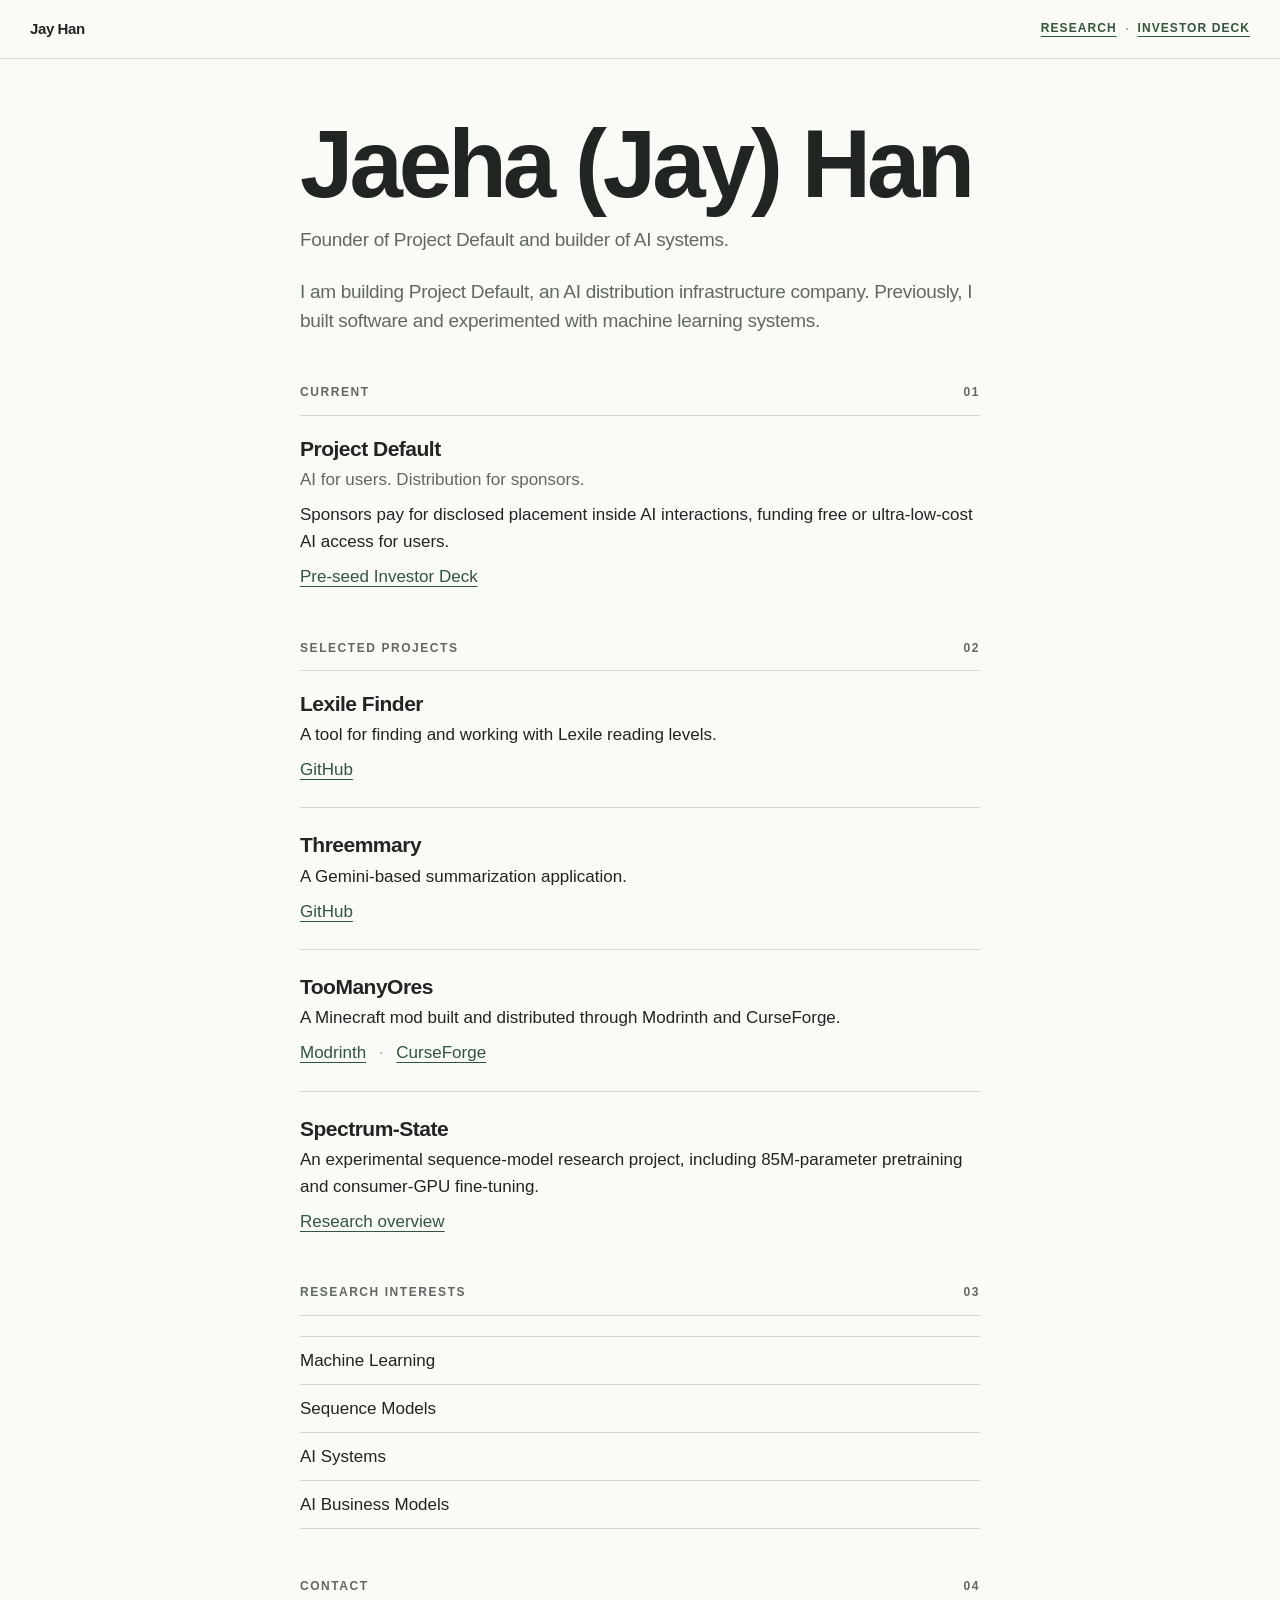
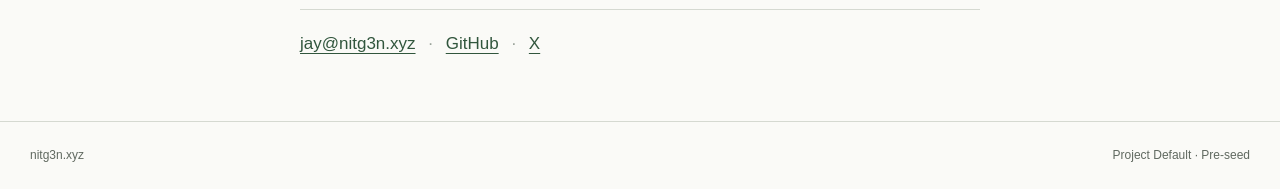
==== commit 93c5ce22: "Founder-first homepage copy, no best claims" ====
--- a/index.html
+++ b/index.html
@@ -6,13 +6,13 @@
     <meta name="theme-color" content="#fafaf7" />
     <meta
       name="description"
-      content="Jaeha (Jay) Han is a builder, independent researcher, and founder of Project Default."
+      content="Jaeha (Jay) Han is the founder of Project Default and a builder of AI systems."
     />
     <link rel="canonical" href="https://nitg3n.xyz/" />
     <meta property="og:title" content="Jaeha (Jay) Han" />
     <meta
       property="og:description"
-      content="Jaeha (Jay) Han is a builder, independent researcher, and founder of Project Default."
+      content="Jaeha (Jay) Han is the founder of Project Default and a builder of AI systems."
     />
     <meta property="og:type" content="website" />
     <meta property="og:url" content="https://nitg3n.xyz/" />
@@ -37,14 +37,14 @@
       <header class="hero">
         <h1>Jaeha (Jay) Han</h1>
         <p class="subtitle">
-          Builder, independent researcher, and founder of Project Default.
+          Founder of Project Default and builder of AI systems.
         </p>
       </header>
 
       <p class="lede">
-        I build software, experiment with machine learning systems, and explore
-        new business models for AI. This website is a place for my projects,
-        research, and current work.
+        I am building Project Default, an AI distribution infrastructure
+        company. Previously, I built software and experimented with machine
+        learning systems.
       </p>
 
       <section>
@@ -53,11 +53,11 @@
           <h3>Project Default</h3>
           <p class="tagline">AI for users. Distribution for sponsors.</p>
           <p>
-            Sponsors pay to become the disclosed default choices our AI
-            proposes, funding free or ultra-low-cost access for users.
+            Sponsors pay for disclosed placement inside AI interactions,
+            funding free or ultra-low-cost AI access for users.
           </p>
           <p>
-            <a href="deck.html">Investor Deck</a>
+            <a href="deck.html">Pre-seed Investor Deck</a>
           </p>
         </div>
       </section>
--- a/styles.css
+++ b/styles.css
@@ -110,8 +110,6 @@
 }
 
 .wordmark {
-  display: flex;
-  align-items: center;
   font-size: 15px;
   font-weight: 750;
   letter-spacing: -0.4px;
@@ -119,6 +117,7 @@
 }
 
 .wordmark-sub {
+  margin: 0 12px;
   white-space: nowrap;
 }
 
@@ -1295,6 +1294,39 @@
   color: var(--muted);
 }
 
+/* Fullscreen: the deck only. No chrome; arrow keys move. */
+:fullscreen .top,
+:fullscreen .controls {
+  display: none;
+}
+
+:fullscreen .viewport {
+  height: 100dvh;
+  padding: 0;
+}
+
+:-webkit-full-screen .top,
+:-webkit-full-screen .controls {
+  display: none;
+}
+
+:-webkit-full-screen .viewport {
+  height: 100dvh;
+  padding: 0;
+}
+
+/* Theater fallback: same deck-only view where native fullscreen
+   is unavailable or blocked. Toggled by script, not by browser. */
+body.theater .top,
+body.theater .controls {
+  display: none;
+}
+
+body.theater .viewport {
+  height: 100dvh;
+  padding: 0;
+}
+
 .sr-only {
   position: absolute;
   width: 1px;
@@ -1836,3 +1868,126 @@
     display: none;
   }
 }
+
+/* Investor deck additions */
+.cover-layout{display:grid;grid-template-columns:1.35fr 1fr;gap:54px;align-items:center;margin-top:58px}
+.cover-layout h1{font-size:88px;letter-spacing:-4px}.raise-line{margin-top:36px;font-size:22px}.raise-line strong{color:var(--green);font-size:30px;margin-left:10px}
+.layer-diagram>.eyebrow{margin-bottom:18px}.layer-row{display:grid;grid-template-columns:75px 1fr;gap:7px 18px;font-size:19px;padding:19px 0;border-top:1px solid var(--line)}.layer-row>span{grid-row:span 3;font-size:14px;color:var(--muted)}.layer-row>div{background:var(--sand);border:1px solid var(--line);border-radius:6px;padding:12px 18px}.layer-row>b{font-weight:500;padding-left:18px}.layer-row.future>div{background:var(--lime);color:var(--green)}
+.compare th:first-child{width:20%}.compare td:last-child{color:var(--green)}.thread-flow{display:grid;grid-template-columns:1.2fr 1fr 1fr;gap:36px;margin-top:46px}.thread-step{border-top:1px solid var(--line);padding-top:20px}.thread-step h3{margin:22px 0 16px}.thread-step p{font-size:21px;line-height:1.45;color:var(--muted)}.thread-step .disclose{color:var(--green);margin-bottom:8px}.principle{font-size:30px;letter-spacing:-.7px;margin:35px 0 12px;color:var(--green)}
+.matching-flow{display:grid;grid-template-columns:1fr 50px 1fr 50px 1fr;align-items:center;margin-top:42px;gap:12px}.matching-flow>div{padding:26px 20px;border-top:1px solid var(--line)}.matching-flow h3{font-size:31px;margin:16px 0}.matching-flow p{font-size:19px;color:var(--muted)}.matching-flow .fit-result{background:var(--lime);border:1px solid var(--line);border-radius:10px}.math{text-align:center;font-size:32px;color:var(--green)}.spaced{margin-top:24px}.risk-table td:first-child{width:34%;font-weight:600}.risk-table td{padding-top:23px!important;padding-bottom:23px!important}.founder-layout{display:grid;grid-template-columns:1fr 1fr;gap:90px;margin-top:64px}.founder-mark{font-size:190px;letter-spacing:-15px;font-weight:650;line-height:1.1;color:var(--stone);margin-top:38px}.project-row{font-size:30px;padding:15px 0;border-bottom:1px solid var(--line)}.project-row small{font-size:17px}.founder-gap{margin-top:35px}.founder-gap p{font-size:22px;color:var(--muted);margin-top:12px}.closing .ask-amount{font-size:148px;letter-spacing:-8px;color:var(--green);margin-top:20px}.contact-links{font-size:17px;margin-top:10px}
+.slide:focus{outline:1px solid var(--line)}
+@media screen and (max-width:1000px){.cover-layout,.founder-layout,.thread-flow{grid-template-columns:1fr;gap:26px;margin-top:26px}.cover-layout h1{font-size:clamp(42px,8vw,76px);letter-spacing:-2px}.layer-diagram{margin-top:12px}.thread-step h3{margin-top:12px}.matching-flow{grid-template-columns:1fr;margin-top:28px;gap:0}.matching-flow>div{padding:20px}.matching-flow h3{font-size:27px}.math{font-size:24px}.founder-mark{display:none}.project-row{font-size:25px}.founder-gap{margin-top:24px}.closing .ask-amount{font-size:100px;letter-spacing:-5px}.principle{font-size:25px}.compare td,.risk-table td{font-size:17px!important}.compare th:first-child{width:18%}.nav-dots,.key-hint{display:none}.controls{gap:5px;padding:10px}.nav-left,.nav-right{gap:6px}.control{padding:7px 9px}#print{display:none}}
+
+
+/* Founder portfolio */
+#slide-12 .founder-layout{grid-template-columns:.85fr 1.15fr;gap:60px;margin-top:40px}
+#slide-12 .project-row{font-size:25px;padding:11px 0;line-height:1.25}
+#slide-12 .project-row p{font-size:18px;line-height:1.35;color:var(--muted);margin-top:6px}
+#slide-12 .founder-gap{margin-top:22px}
+#slide-12 .founder-gap h3{font-size:23px}
+#slide-12 .founder-gap p{font-size:19px;margin-top:8px}
+@media screen and (max-width:1000px){#slide-12 .founder-layout{grid-template-columns:1fr;gap:26px;margin-top:26px}#slide-12 .project-row{padding:16px 0}}
+
+/* Business definition: acquisition, sales and validation */
+#slide-1 .cover-layout{margin-top:32px}
+#slide-1 .cover-layout h1{font-size:83px}
+#slide-1 .raise-line{margin-top:24px}
+.business-premise{display:grid;grid-template-columns:1fr 1fr;gap:54px;margin-top:38px;border-top:1px solid var(--line);padding-top:21px}
+.business-premise h3{font-size:25px;color:var(--green)}
+.business-premise p{font-size:21px;color:var(--muted);margin-top:7px}
+#slide-3 .stack-row{padding:12px 0}
+#slide-6 .phase{min-height:270px;padding-bottom:20px}
+.sales-premise{border-top:1px solid var(--line);padding-top:22px;margin-top:10px}
+.sales-premise h3{font-size:27px;color:var(--green)}
+.sales-premise p{font-size:20px;line-height:1.4;max-width:1150px;margin-top:10px;color:var(--muted)}
+#slide-9 .section-head{margin-bottom:25px}
+#slide-9 .lede{margin-top:16px}
+#slide-9 .pilot{margin-top:24px}
+#slide-9 .terminal{padding:20px 25px}
+#slide-9 .terminal-body{padding-top:15px;font-size:17px}
+#slide-9 .terminal-body .command{margin-bottom:12px}
+#slide-9 .terminal-body .term-sponsor{margin-top:12px;padding-top:10px}
+#slide-9 .pilot-spec>div{padding:8px 0}
+#slide-9 .pilot-spec dd{font-size:18px}
+.validation-path{display:grid;grid-template-columns:1fr 1fr 1.3fr .85fr;gap:25px;margin-top:25px}
+.validation-path>div{border-top:1px solid var(--line);padding-top:11px}
+.validation-path span{font-size:13px;color:var(--green)}
+.validation-path h3{font-size:22px;margin:5px 0 6px}
+.validation-path p{font-size:17px;color:var(--muted);line-height:1.3}
+.pilot-boundary{margin-top:16px}
+#slide-13 .use{padding-top:18px;padding-bottom:20px}
+@media screen and (max-width:1000px){#slide-1 .cover-layout h1{font-size:clamp(42px,8vw,76px)}.business-premise{grid-template-columns:1fr;gap:20px;margin-top:26px}.validation-path{grid-template-columns:1fr 1fr}.validation-path h3{font-size:20px}#slide-6 .phase{min-height:0}.sales-premise h3{font-size:24px}}
+
+/* Revenue should visually outweigh serving cost. */
+#slide-8 .economics{grid-template-columns:1.4fr 80px 1fr;align-items:center}
+#slide-8 .money-box.income{min-height:330px;padding:32px 38px}
+#slide-8 .money-box:not(.income){min-height:250px;padding:25px 28px}
+#slide-8 .money-box.income h3{font-size:35px}
+@media screen and (max-width:1000px){#slide-8 .economics{grid-template-columns:1fr}#slide-8 .money-box.income{min-height:0;padding:30px}#slide-8 .money-box:not(.income){min-height:0;margin:0 18px;padding:24px}#slide-8 .money-box.income h3{font-size:30px}}
+
+/* Why Now */
+.why-now .section-head{margin-bottom:28px}.why-now .lede{font-size:24px;margin-top:18px}
+.era-list{margin-top:30px}.era-list>div{display:grid;grid-template-columns:180px 1fr;align-items:center;padding:17px 24px;border-top:1px solid var(--line)}.era-list h3{font-size:25px}.era-list p{font-size:28px;line-height:1.3}.era-list p span{margin:0 28px;color:var(--muted)}.era-list .ai-era{background:var(--lime);color:var(--green);border-bottom:1px solid var(--line)}
+.why-summary{font-size:23px;line-height:1.4;margin-top:26px;max-width:1200px}.why-close{font-size:24px;color:var(--green);margin-top:15px}.why-summary strong,.why-close strong{font-weight:600}
+@media screen and (max-width:1000px){.era-list>div{grid-template-columns:1fr;gap:9px;padding:17px 12px}.era-list p{font-size:19px}.era-list p span{margin:0 5px}.why-summary,.why-close{font-size:21px}.why-now .lede{font-size:20px}}
+
+/* Editorial hierarchy */
+.minimal-cover .cover-copy{margin-top:95px}
+.minimal-cover .cover-copy h1{font-size:110px;line-height:1.03;letter-spacing:-5px}
+.minimal-cover .cover-copy .lede{font-size:29px;margin-top:32px;line-height:1.45}
+.minimal-cover .raise-line{font-size:24px;margin-top:43px!important}
+.minimal-cover .raise-line strong{margin-left:0;font-size:28px}
+.why-now h2{font-size:60px}
+.why-now .era-list{margin-top:24px}.why-now .era-list>div{padding:13px 24px}
+.why-now .why-summary{font-size:23px;font-weight:500;margin-top:21px}
+.why-now .why-close{font-size:21px;font-weight:400;margin-top:10px}
+#slide-3 .insight .big{font-size:39px}
+#slide-6 .sales-premise h3{font-size:24px;font-weight:550}
+#slide-6 .sales-premise p{font-size:19px}
+.trust-line{font-size:37px;color:var(--green);font-weight:600;letter-spacing:-1px;margin-top:22px}
+#slide-7 .matching-flow{margin-top:25px}
+#slide-7 .matching-flow h3{font-size:28px;font-weight:550}
+#slide-7 .matching-flow>div{padding:19px 20px}
+#slide-7 .economic-bottom{margin-top:23px}
+#slide-7 .economic-bottom h3{font-weight:550}
+.equation-line{font-size:47px;line-height:1.2;font-weight:600;letter-spacing:-1.5px;margin-top:24px}
+.equation-line span{color:var(--green);padding:0 14px}
+#slide-8 .economics{margin-top:28px}
+#slide-8 .money-box.income{min-height:305px;padding:27px 32px}
+#slide-8 .money-box.income h3{font-size:31px;font-weight:550}
+#slide-8 .money-box:not(.income) h3{font-size:27px;font-weight:550}
+#slide-8 .economic-bottom{margin-top:22px}
+#slide-12 .project-row{padding:19px 0;font-size:27px}
+#slide-12 .project-row p{font-size:20px;line-height:1.4;max-width:600px}
+#slide-12 .founder-gap h3{font-weight:550}
+@media screen and (max-width:1000px){.minimal-cover .cover-copy{margin-top:65px}.minimal-cover .cover-copy h1{font-size:clamp(44px,9vw,80px);letter-spacing:-2px}.minimal-cover .cover-copy .lede{font-size:23px}.minimal-cover .cover-copy br{display:none}.why-now h2{font-size:clamp(33px,7vw,52px)}.trust-line{font-size:30px}.equation-line{font-size:32px;letter-spacing:-.8px}.equation-line span{padding:0 4px}#slide-8 .money-box.income{min-height:0}#slide-12 .project-row p{font-size:19px}}
+@media screen and (max-width:1000px){.minimal-cover .cover-copy h1 br{display:block}}
+
+/* User acquisition is central to the marketplace. */
+.acquisition-key{font-size:39px;font-weight:600;color:var(--green);line-height:1.2;letter-spacing:-1px;margin-top:26px}
+.acquisition-link{font-size:24px;color:var(--muted);margin-top:10px}
+#slide-6 .launch-path{margin-top:29px}
+#slide-6 .phase{min-height:240px;padding-top:21px}
+#slide-6 .phase h3{margin-top:20px;margin-bottom:15px}
+#slide-6 .sales-premise{padding-top:18px}
+@media screen and (max-width:1000px){.acquisition-key{font-size:30px;letter-spacing:-.6px}.acquisition-link{font-size:21px}#slide-6 .phase{min-height:0}}
+
+/* Final emphasis: five thesis anchors only. */
+.deck a,.deck a:hover{color:var(--ink)}
+.era-list .ai-era{background:var(--sand);color:var(--ink)}
+.why-now .why-close,.acquisition-key,.thread-step .disclose,.principle,.sales-premise h3,.math,.validation-path span,.use .num{color:var(--ink)}
+#slide-6 .phase.expand{border-color:var(--line)}
+#slide-6 .phase.expand h3{color:var(--ink)}
+.fit-result{background:var(--sand)!important}
+#slide-8 .money-box.income{background:var(--sand);color:var(--ink);border-color:var(--line)}
+#slide-8 .money-box.income .eyebrow{color:var(--muted)}
+#slide-8 .greater{color:var(--ink)}
+.terminal-head .model,.terminal-body .task span,.terminal-body .command::before{color:var(--paper)}
+.minimal-cover .cover-copy h1,#slide-4 h2,.trust-line,.equation-line,.equation-line span{color:var(--green)}
+#slide-10 .principle{font-weight:650}
+.compare td:last-child{color:var(--ink)}
+
+/* Problem slide: the unit of sale is the key takeaway. */
+#slide-3 .insight .placement-statement{font-size:38px;line-height:1.18;font-weight:700;letter-spacing:-1px;color:var(--ink);max-width:540px;margin-top:30px}
+#slide-3 .insight .big{font-size:30px;line-height:1.25;font-weight:500;letter-spacing:-.7px}
+@media screen and (max-width:1000px){#slide-3 .insight .placement-statement{font-size:31px}#slide-3 .insight .big{font-size:27px}}
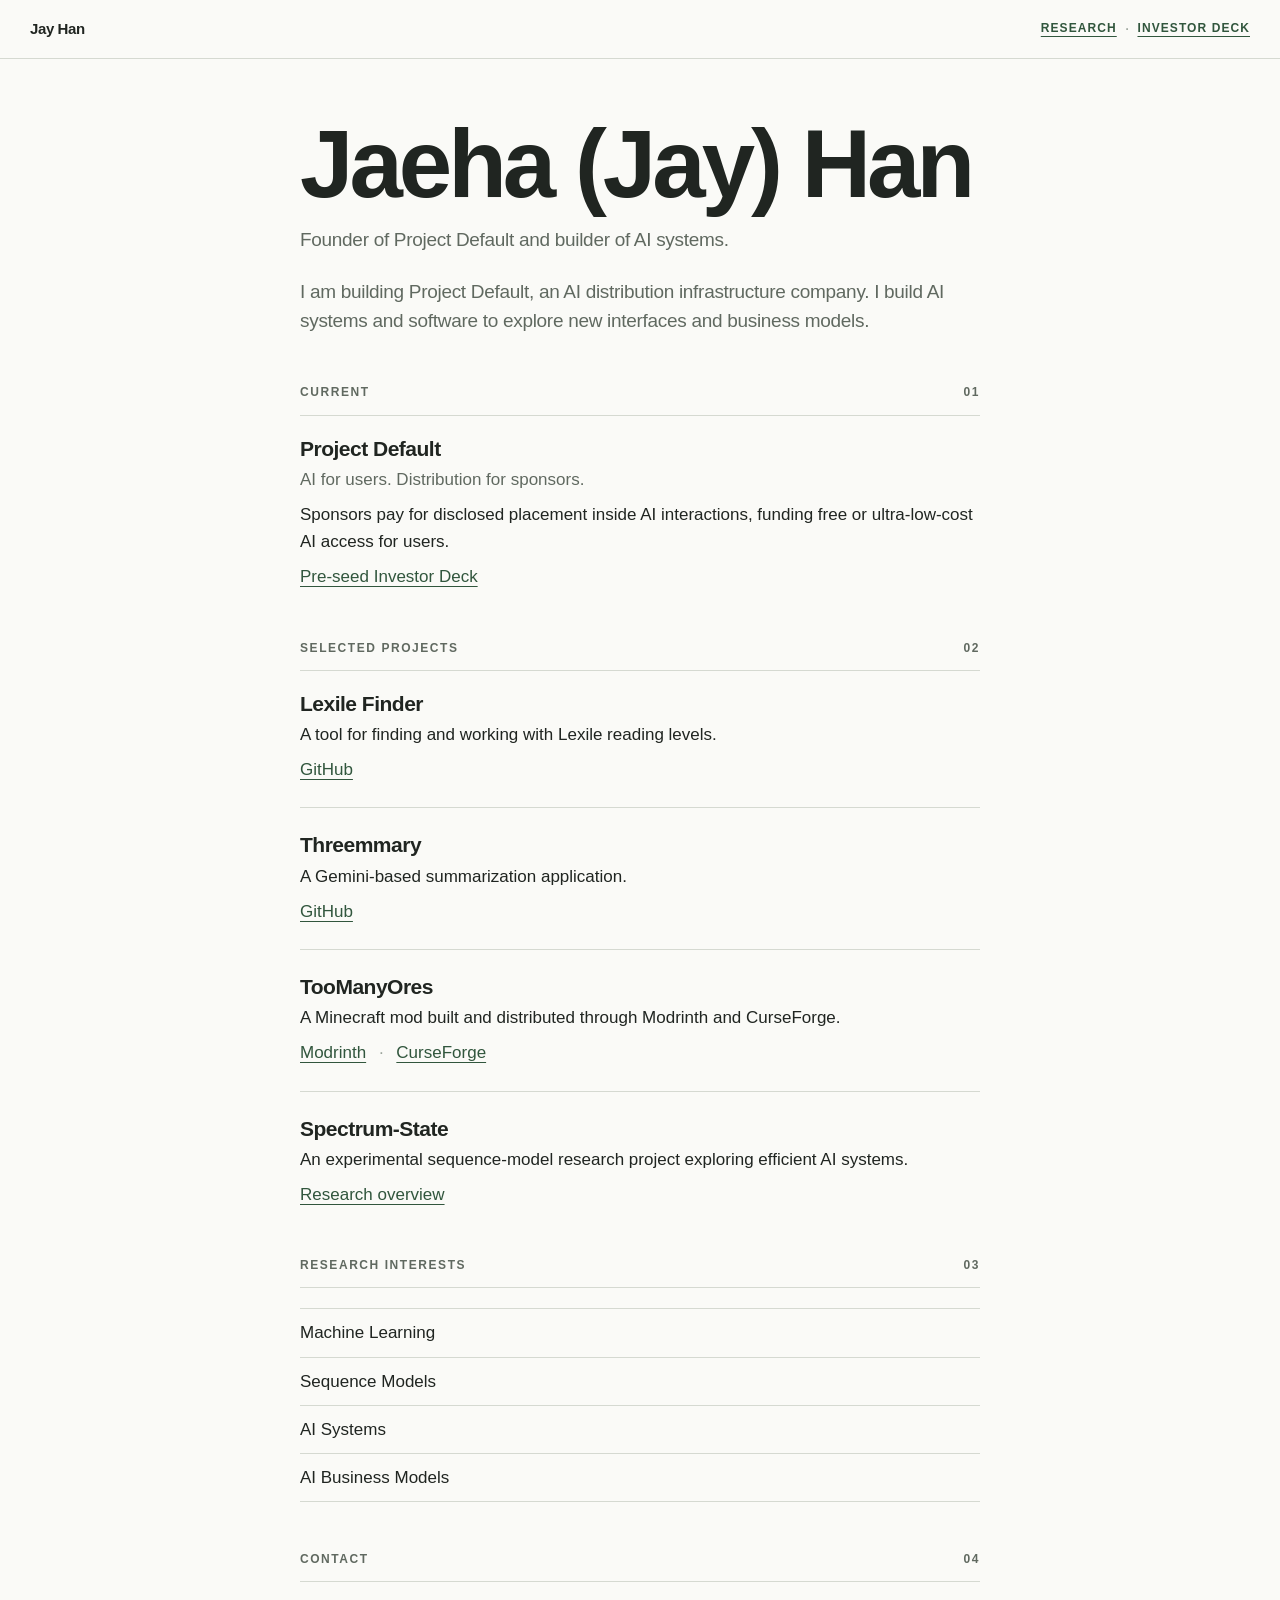
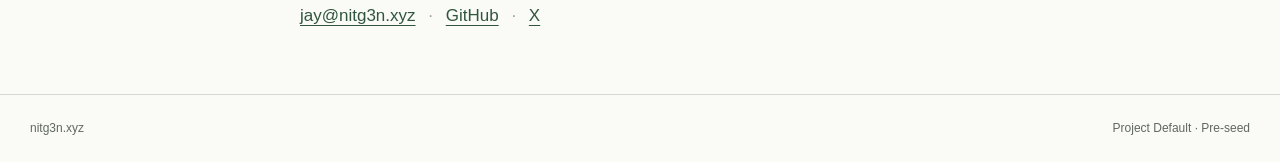
==== commit cc6596c3: "Founder title, active lede, simpler Spectrum-State blurb" ====
--- a/index.html
+++ b/index.html
@@ -19,7 +19,7 @@
     <meta name="twitter:card" content="summary" />
     <link rel="icon" href="favicon.svg" type="image/svg+xml" />
     <link rel="stylesheet" href="styles.css" />
-    <title>Jaeha (Jay) Han</title>
+    <title>Jaeha (Jay) Han — Founder of Project Default</title>
   </head>
   <body>
     <header class="top">
@@ -43,8 +43,8 @@
 
       <p class="lede">
         I am building Project Default, an AI distribution infrastructure
-        company. Previously, I built software and experimented with machine
-        learning systems.
+        company. I build AI systems and software to explore new interfaces
+        and business models.
       </p>
 
       <section>
@@ -94,8 +94,8 @@
         <div class="project">
           <h3>Spectrum-State</h3>
           <p>
-            An experimental sequence-model research project, including
-            85M-parameter pretraining and consumer-GPU fine-tuning.
+            An experimental sequence-model research project exploring
+            efficient AI systems.
           </p>
           <p>
             <a href="research.html">Research overview</a>
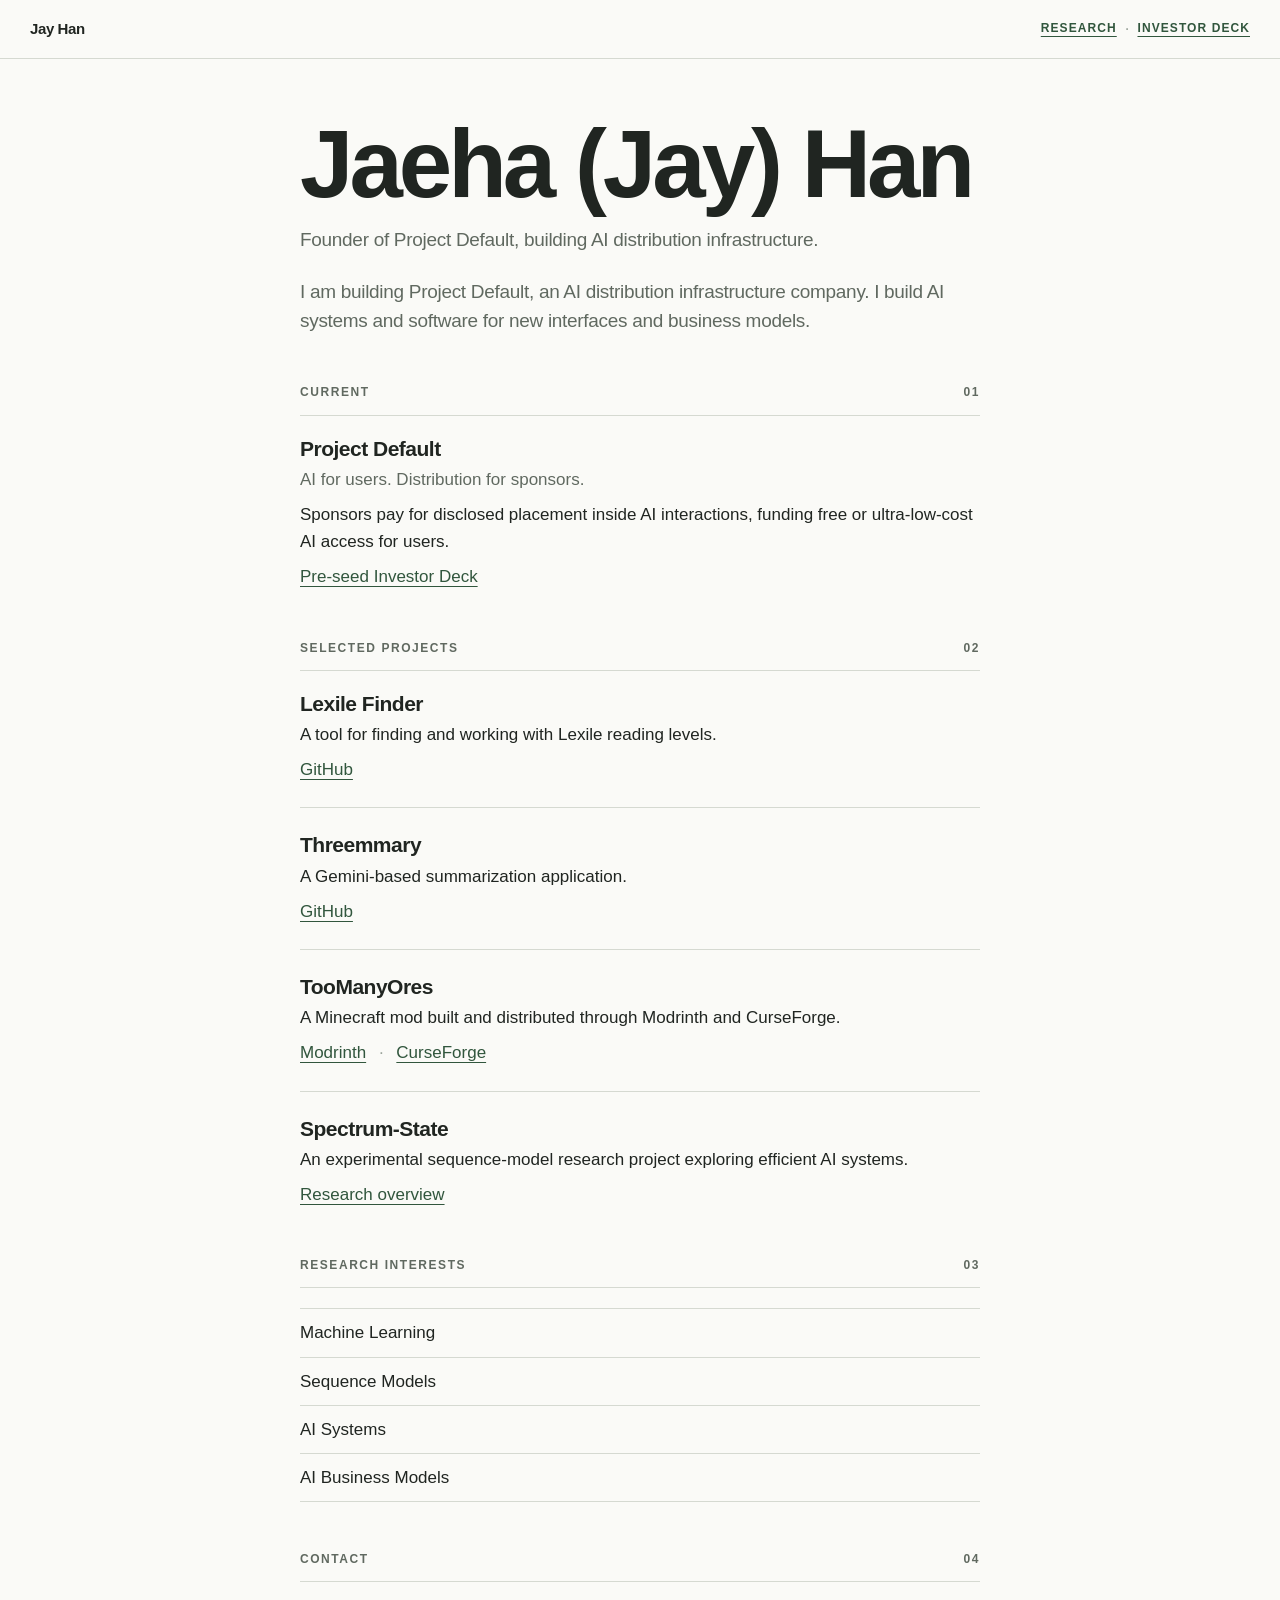
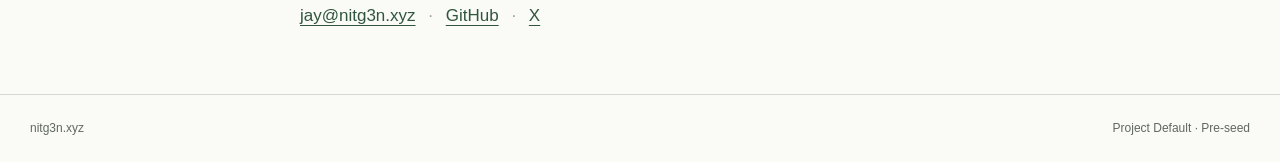
==== commit b42796db: "OG title, hero subtitle, tighter lede" ====
--- a/index.html
+++ b/index.html
@@ -9,7 +9,7 @@
       content="Jaeha (Jay) Han is the founder of Project Default and a builder of AI systems."
     />
     <link rel="canonical" href="https://nitg3n.xyz/" />
-    <meta property="og:title" content="Jaeha (Jay) Han" />
+    <meta property="og:title" content="Jaeha (Jay) Han — Founder of Project Default" />
     <meta
       property="og:description"
       content="Jaeha (Jay) Han is the founder of Project Default and a builder of AI systems."
@@ -37,13 +37,13 @@
       <header class="hero">
         <h1>Jaeha (Jay) Han</h1>
         <p class="subtitle">
-          Founder of Project Default and builder of AI systems.
+          Founder of Project Default, building AI distribution infrastructure.
         </p>
       </header>
 
       <p class="lede">
         I am building Project Default, an AI distribution infrastructure
-        company. I build AI systems and software to explore new interfaces
+        company. I build AI systems and software for new interfaces
         and business models.
       </p>
 
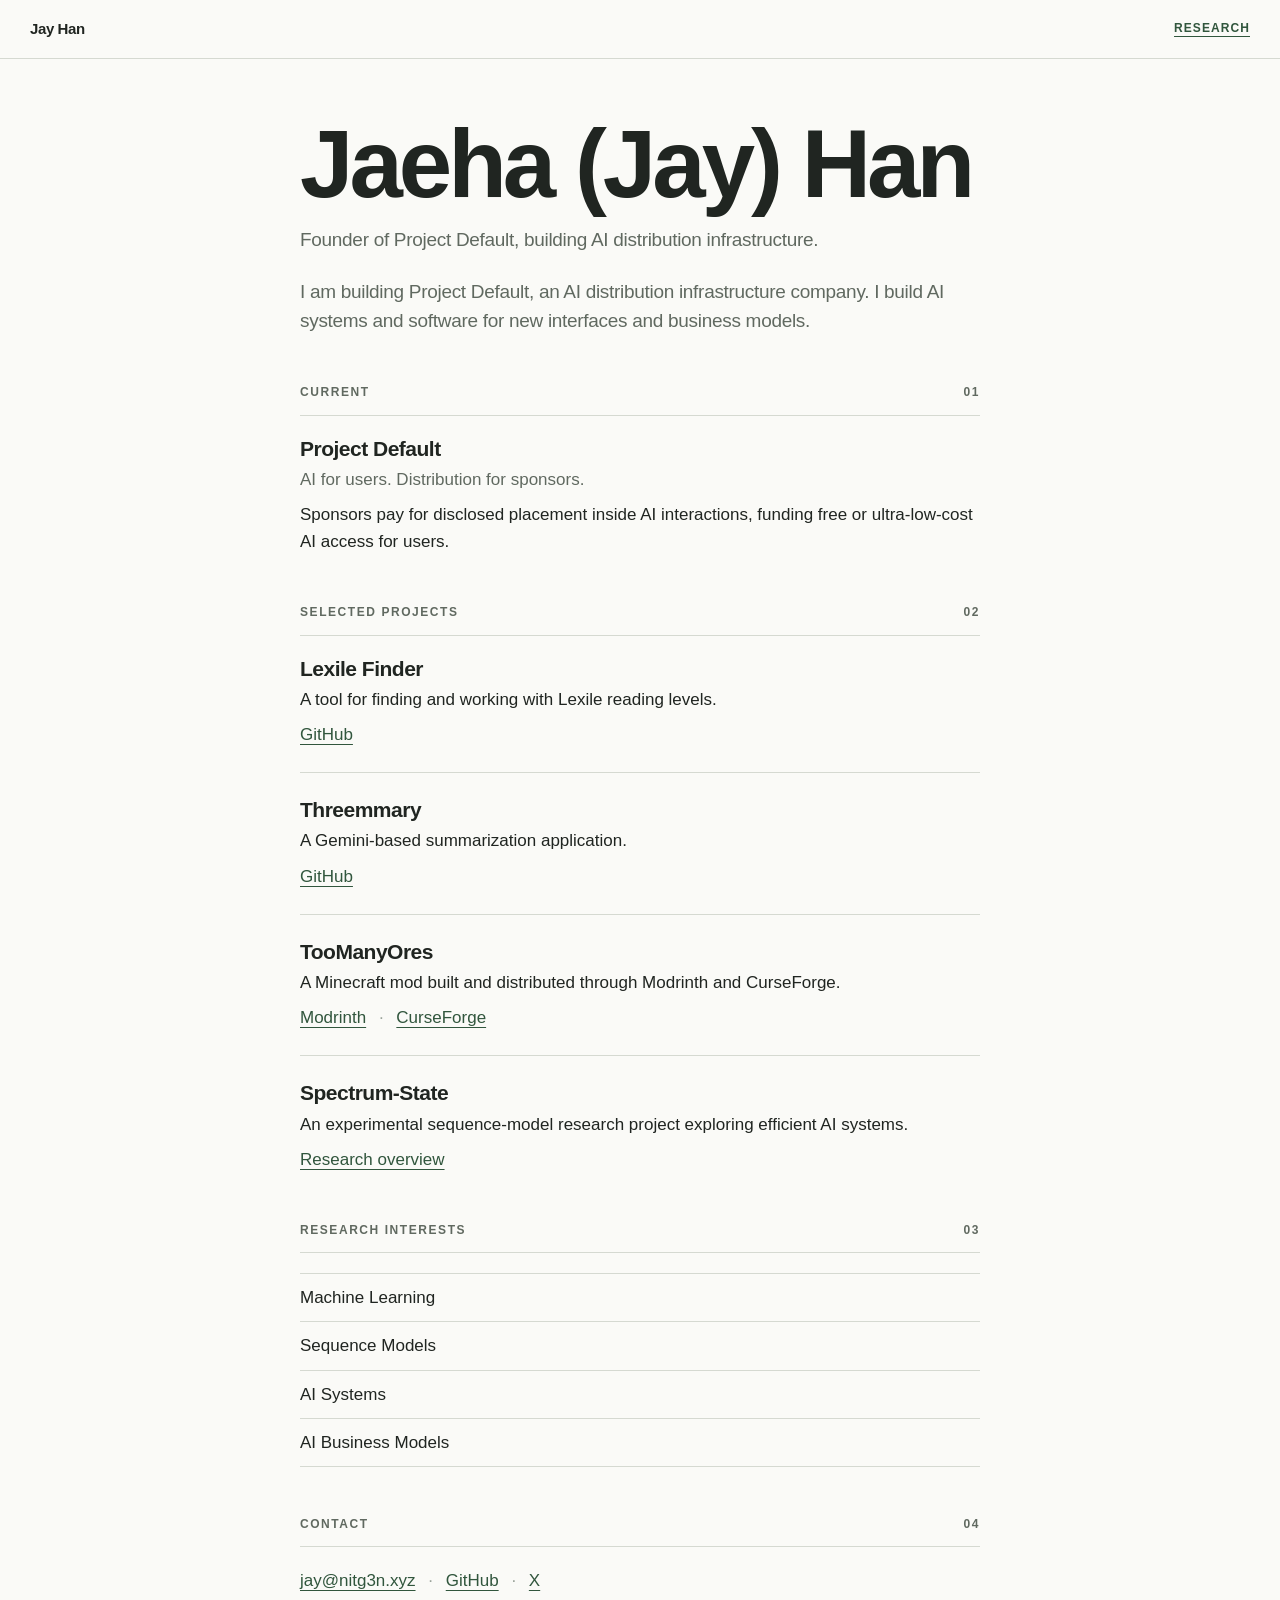
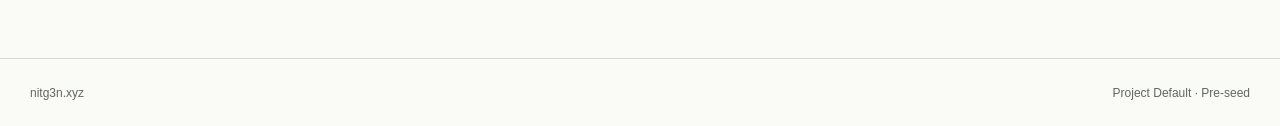
==== commit dc23935e: "Remove investor slide deck" ====
--- a/index.html
+++ b/index.html
@@ -27,8 +27,6 @@
         <a class="wordmark" href="index.html">Jay Han</a>
         <nav class="top-nav" aria-label="Site">
           <a class="top-link" href="research.html">Research</a>
-          <span class="sep" aria-hidden="true">·</span>
-          <a class="top-link" href="deck.html">Investor Deck</a>
         </nav>
       </div>
     </header>
@@ -55,9 +53,6 @@
           <p>
             Sponsors pay for disclosed placement inside AI interactions,
             funding free or ultra-low-cost AI access for users.
-          </p>
-          <p>
-            <a href="deck.html">Pre-seed Investor Deck</a>
           </p>
         </div>
       </section>
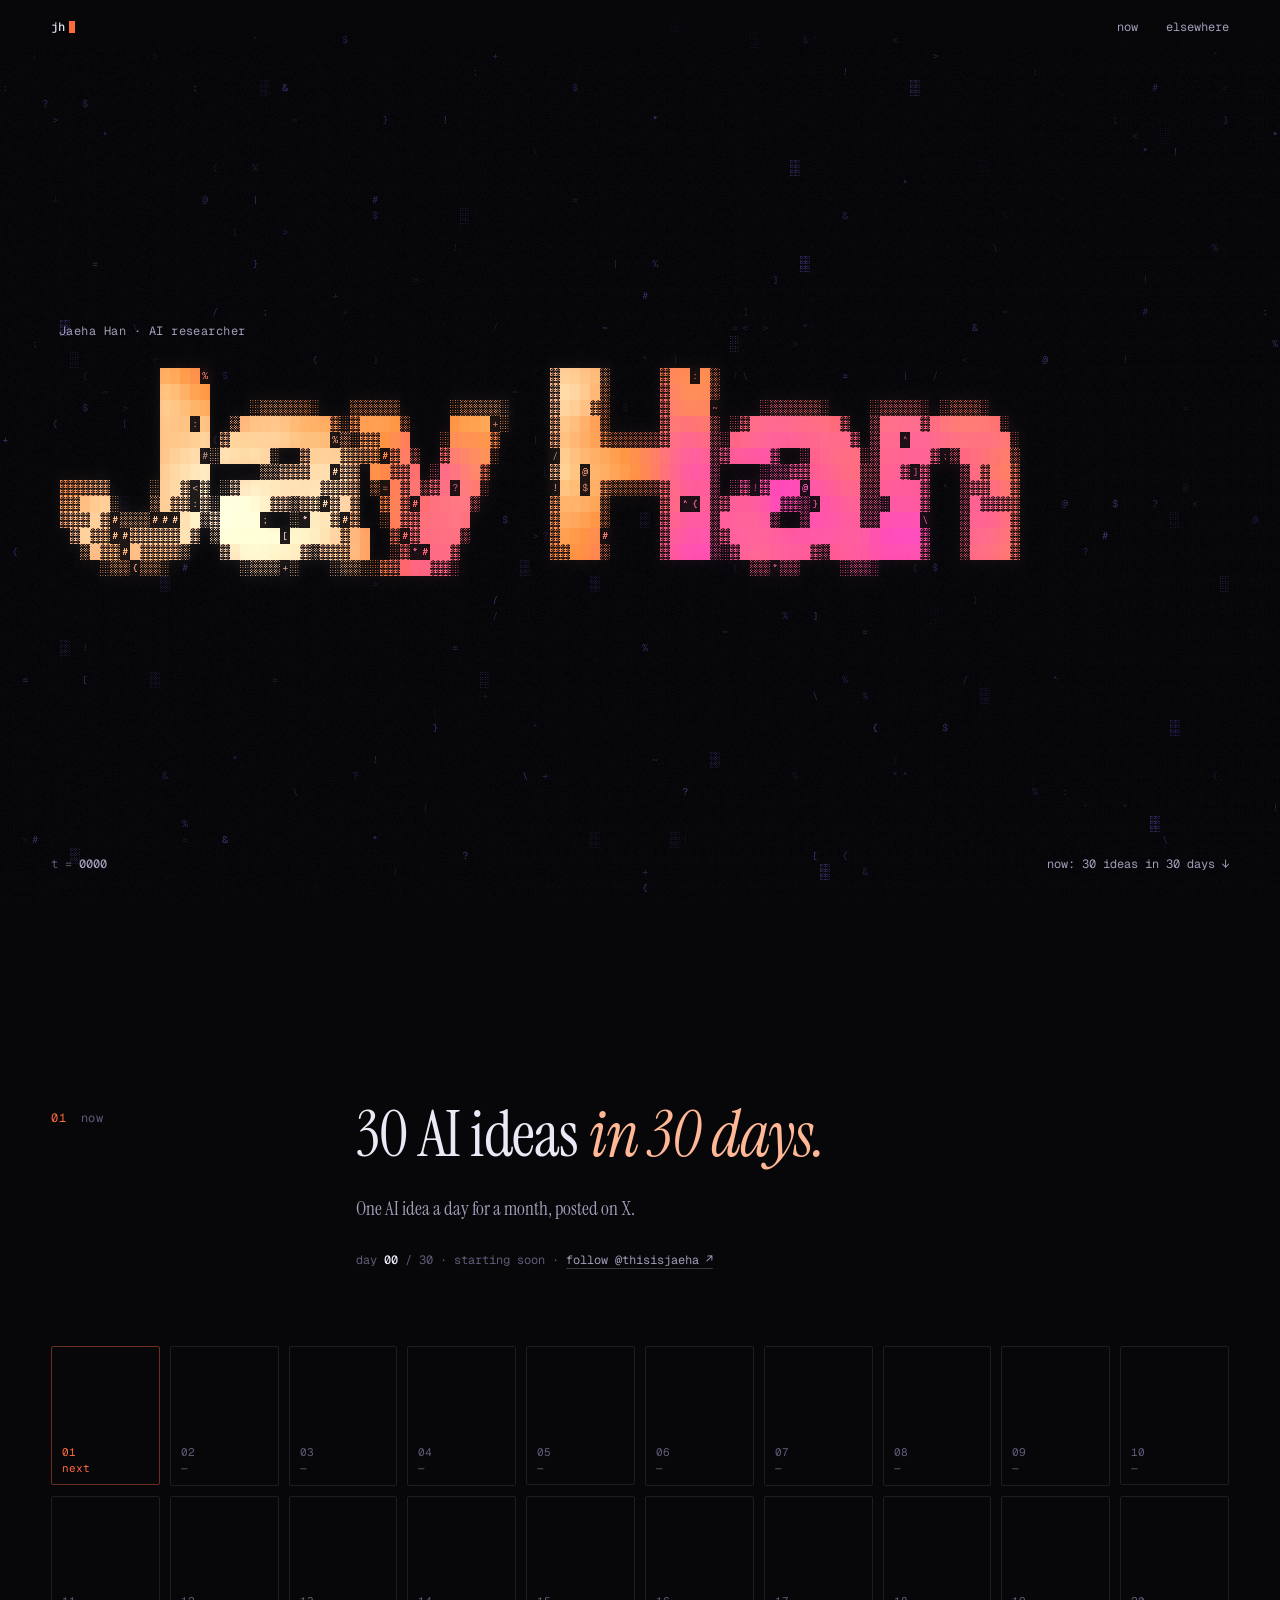
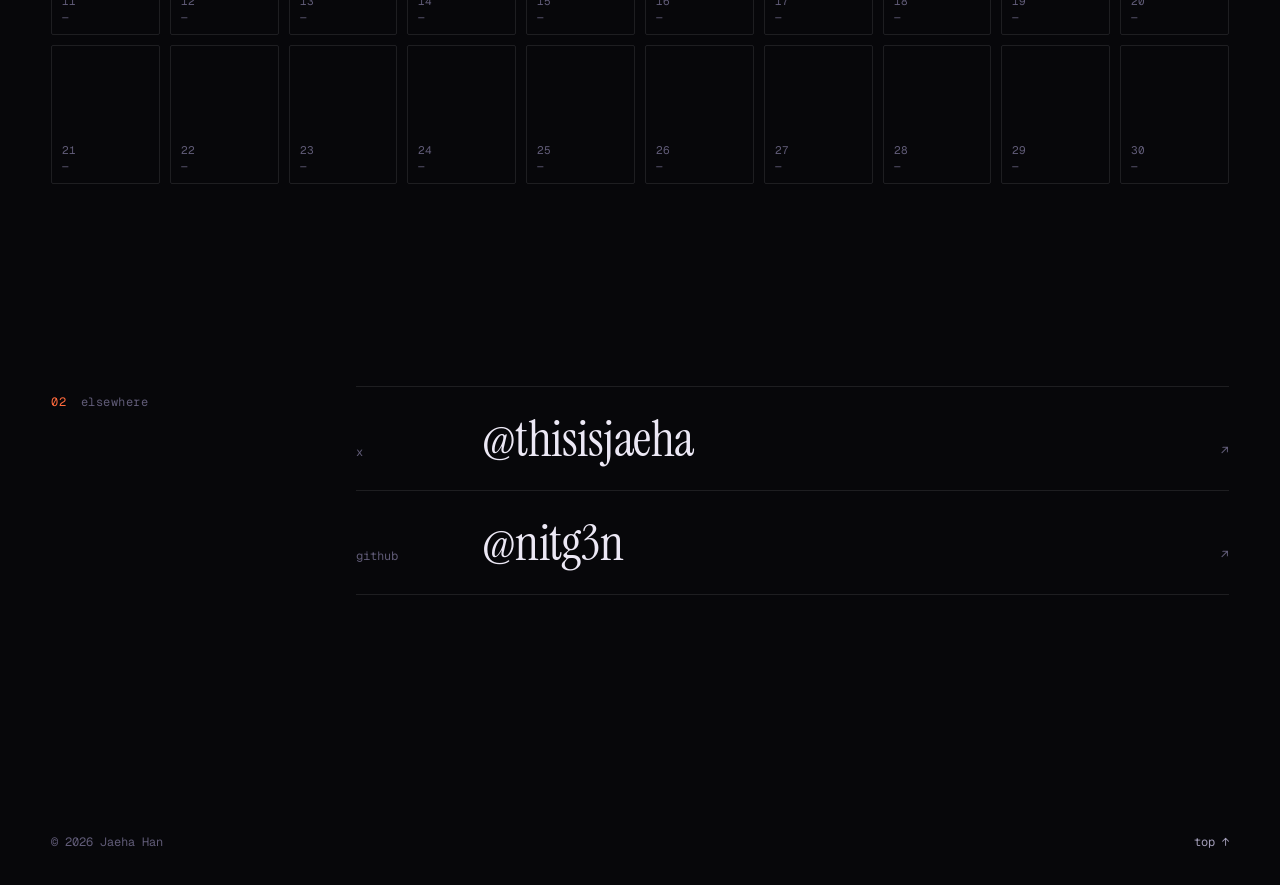
==== commit b88bddd3: "Rebuild homepage around a WebGL glyph-diffusion field New single-page site for abnorm.tech: the name" ====
--- a/index.html
+++ b/index.html
@@ -1,131 +1,88 @@
 <!doctype html>
 <html lang="en">
-  <head>
-    <meta charset="UTF-8" />
-    <meta name="viewport" content="width=device-width, initial-scale=1.0" />
-    <meta name="theme-color" content="#fafaf7" />
-    <meta
-      name="description"
-      content="Jaeha (Jay) Han is the founder of Project Default and a builder of AI systems."
-    />
-    <link rel="canonical" href="https://nitg3n.xyz/" />
-    <meta property="og:title" content="Jaeha (Jay) Han — Founder of Project Default" />
-    <meta
-      property="og:description"
-      content="Jaeha (Jay) Han is the founder of Project Default and a builder of AI systems."
-    />
-    <meta property="og:type" content="website" />
-    <meta property="og:url" content="https://nitg3n.xyz/" />
-    <meta name="twitter:card" content="summary" />
-    <link rel="icon" href="favicon.svg" type="image/svg+xml" />
-    <link rel="stylesheet" href="styles.css" />
-    <title>Jaeha (Jay) Han — Founder of Project Default</title>
-  </head>
-  <body>
-    <header class="top">
-      <div class="top-inner">
-        <a class="wordmark" href="index.html">Jay Han</a>
-        <nav class="top-nav" aria-label="Site">
-          <a class="top-link" href="research.html">Research</a>
-        </nav>
-      </div>
-    </header>
+<head>
+<meta charset="utf-8">
+<meta name="viewport" content="width=device-width, initial-scale=1, viewport-fit=cover">
+<title>Jay Han</title>
+<meta name="description" content="Jaeha (Jay) Han, AI researcher.">
+<meta name="theme-color" content="#07070a">
+<meta property="og:type" content="website">
+<meta property="og:title" content="Jay Han">
+<meta property="og:description" content="Jaeha (Jay) Han, AI researcher.">
+<meta name="twitter:card" content="summary">
+<meta name="twitter:creator" content="@thisisjaeha">
+<link rel="icon" href="favicon.svg" type="image/svg+xml">
+<link rel="preconnect" href="https://fonts.googleapis.com">
+<link rel="preconnect" href="https://fonts.gstatic.com" crossorigin>
+<link rel="stylesheet" href="https://fonts.googleapis.com/css2?family=Geist:wght@800&family=Geist+Mono:wght@400;500&family=Instrument+Serif:ital@0;1&display=swap">
+<link rel="stylesheet" href="styles.css">
+</head>
+<body>
+<canvas id="field" aria-hidden="true"></canvas>
 
-    <main class="wrap">
-      <header class="hero">
-        <h1>Jaeha (Jay) Han</h1>
-        <p class="subtitle">
-          Founder of Project Default, building AI distribution infrastructure.
-        </p>
-      </header>
+<header class="top mono">
+  <a class="mark" href="#top" aria-label="Jay Han, home">jh<i></i></a>
+  <nav>
+    <a href="#now">now</a>
+    <a href="#elsewhere">elsewhere</a>
+  </nav>
+</header>
 
-      <p class="lede">
-        I am building Project Default, an AI distribution infrastructure
-        company. I build AI systems and software for new interfaces
-        and business models.
-      </p>
+<main id="top">
+  <section class="hero">
+    <div class="hero-c">
+      <p class="eyebrow mono" data-decode>Jaeha Han · AI researcher</p>
+      <h1 id="name" class="name">Jay Han</h1>
+    </div>
+    <div class="hero-foot mono">
+      <span class="t">t = <b id="tval">1000</b></span>
+      <a class="down" href="#now">now: 30 ideas in 30 days ↓</a>
+    </div>
+  </section>
 
-      <section>
-        <h2 class="section-head"><span>Current</span><span>01</span></h2>
-        <div class="project">
-          <h3>Project Default</h3>
-          <p class="tagline">AI for users. Distribution for sponsors.</p>
-          <p>
-            Sponsors pay for disclosed placement inside AI interactions,
-            funding free or ultra-low-cost AI access for users.
-          </p>
-        </div>
-      </section>
+  <section id="now" class="sec">
+    <p class="label mono" data-decode><span>01</span> now</p>
+    <div class="body" data-quiet>
+      <h2 class="lede reveal">30 AI ideas <em>in 30 days.</em></h2>
+      <p class="copy reveal">One AI idea a day for a month, posted on X.</p>
+      <p class="status mono" id="status"></p>
+    </div>
+    <ol class="days" id="days" aria-label="Thirty days of ideas"></ol>
+  </section>
 
-      <section>
-        <h2 class="section-head">
-          <span>Selected Projects</span><span>02</span>
-        </h2>
-        <div class="project">
-          <h3>Lexile Finder</h3>
-          <p>A tool for finding and working with Lexile reading levels.</p>
-          <p>
-            <a href="https://github.com/nitg3n/Lexile_Finder">GitHub</a>
-          </p>
-        </div>
-        <div class="project">
-          <h3>Threemmary</h3>
-          <p>A Gemini-based summarization application.</p>
-          <p>
-            <a href="https://github.com/nitg3n/threemmary">GitHub</a>
-          </p>
-        </div>
-        <div class="project">
-          <h3>TooManyOres</h3>
-          <p>A Minecraft mod built and distributed through Modrinth and CurseForge.</p>
-          <p>
-            <a href="https://modrinth.com/mod/toomanyores">Modrinth</a>
-            <span class="sep" aria-hidden="true">·</span>
-            <a href="https://www.curseforge.com/minecraft/mc-mods/toomanyores"
-              >CurseForge</a
-            >
-          </p>
-        </div>
-        <div class="project">
-          <h3>Spectrum-State</h3>
-          <p>
-            An experimental sequence-model research project exploring
-            efficient AI systems.
-          </p>
-          <p>
-            <a href="research.html">Research overview</a>
-          </p>
-        </div>
-      </section>
+  <section id="elsewhere" class="sec">
+    <p class="label mono" data-decode><span>02</span> elsewhere</p>
+    <div class="body" data-quiet>
+      <ul class="links">
+        <li><a href="https://x.com/thisisjaeha" target="_blank" rel="noopener"><span class="mono k">x</span><span class="h">@thisisjaeha</span><span class="mono arr">↗</span></a></li>
+        <li><a href="https://github.com/nitg3n" target="_blank" rel="noopener"><span class="mono k">github</span><span class="h">@nitg3n</span><span class="mono arr">↗</span></a></li>
+      </ul>
+    </div>
+  </section>
+</main>
 
-      <section>
-        <h2 class="section-head">
-          <span>Research Interests</span><span>03</span>
-        </h2>
-        <ul class="interests">
-          <li>Machine Learning</li>
-          <li>Sequence Models</li>
-          <li>AI Systems</li>
-          <li>AI Business Models</li>
-        </ul>
-      </section>
+<footer class="foot mono" data-quiet>
+  <span>© <span id="year">2026</span> Jaeha Han</span>
+  <a href="#top">top ↑</a>
+</footer>
 
-      <section>
-        <h2 class="section-head"><span>Contact</span><span>04</span></h2>
-        <p>
-          <a href="mailto:jay@nitg3n.xyz">jay@nitg3n.xyz</a>
-          <span class="sep" aria-hidden="true">·</span>
-          <a href="https://github.com/nitg3n">GitHub</a>
-          <span class="sep" aria-hidden="true">·</span>
-          <a href="https://x.com/jaeha_han_">X</a>
-        </p>
-      </section>
+<div class="idea" id="idea" role="dialog" aria-modal="true" aria-labelledby="idea-title" hidden>
+  <div class="idea-bg" data-close></div>
+  <article class="idea-card">
+    <button class="idea-close mono" data-close aria-label="Close">esc ×</button>
+    <div class="idea-frame"><canvas aria-hidden="true"></canvas><img alt=""></div>
+    <div class="idea-text">
+      <p class="mono idea-meta" id="idea-meta"></p>
+      <h3 id="idea-title"></h3>
+      <div class="idea-body" id="idea-body"></div>
+      <a class="mono idea-x" id="idea-x" target="_blank" rel="noopener">read on X ↗</a>
+    </div>
+  </article>
+</div>
 
-    </main>
-
-    <footer class="site-foot">
-      <span>nitg3n.xyz</span>
-      <span>Project Default · Pre-seed</span>
-    </footer>
-  </body>
+<noscript><style>.name{color:var(--fg)!important}</style></noscript>
+<script src="ideas.js"></script>
+<script src="glyph.js"></script>
+<script src="main.js"></script>
+</body>
 </html>
--- a/styles.css
+++ b/styles.css
@@ -1,1993 +1,324 @@
-/* ==========================================================================
-   One language.
-   A single design system for every page: tokens, type, shell, components,
-   diagrams, and slides. No page owns its own dialect.
-   Exception: depicted product UI (chat mock, terminal mock, prompt
-   bubble) keeps a few literal values because it portrays software,
-   not the site. Everything editorial shares the tokens below.
-   ========================================================================== */
-
-/* ---------- 0. Font ---------- */
-@font-face {
-  font-family: Pretendard;
-  font-style: normal;
-  font-weight: 100 900;
-  font-display: swap;
-  src: url("./PretendardVariable.woff2") format("woff2");
-}
-
-/* ---------- 1. Tokens ---------- */
 :root {
-  --paper: #fafaf7;
-  --ink: #202521;
-  --muted: #606960;
-  --line: #d5d9d1;
-  --green: #31563d;
-  --green-dark: #223f2b;
-  --lime: #e0e8d5;
-  --white: #fff;
-  --sand: #e5e7e0;
-  --stone: #a9b7a7;
-  --mist: #d1e4d6;
-  --focus: #779e34;
-  --radius-s: 6px;
-  --radius-m: 10px;
-  --radius-full: 999px;
-  --scale: 1; /* slide machinery, set by deck script */
-}
-
-/* ---------- 2. Base ---------- */
-* {
-  box-sizing: border-box;
-}
-
-html,
+  --bg: #07070a;
+  --fg: #ece8f5;
+  --fg-2: #a29db8;
+  --fg-3: #615c78;
+  --line: rgba(236, 232, 245, .1);
+  --line-2: rgba(236, 232, 245, .2);
+  --accent: #ff6a3d;
+  --violet: #8b74ff;
+  --gut: clamp(20px, 4vw, 56px);
+  --serif: "Instrument Serif", ui-serif, Georgia, serif;
+  --sans: "Geist", ui-sans-serif, system-ui, sans-serif;
+  --mono: "Geist Mono", ui-monospace, "SF Mono", Menlo, monospace;
+  --ease: cubic-bezier(.2, .7, .1, 1);
+  color-scheme: dark;
+}
+
+* { box-sizing: border-box; }
+html { background: var(--bg); scroll-behavior: smooth; scroll-padding-top: 72px; }
 body {
   margin: 0;
-  min-height: 100%;
-}
-
-body {
-  background: var(--paper);
-  color: var(--ink);
-  font-family: Pretendard, -apple-system, BlinkMacSystemFont, "Segoe UI",
-    sans-serif;
+  background: var(--bg);
+  color: var(--fg);
+  font: 400 13px/1.6 var(--mono);
   -webkit-font-smoothing: antialiased;
-  font-size: 17px;
-  line-height: 1.6;
-}
-
-h1,
-h2,
-h3,
-p {
+  text-rendering: optimizeLegibility;
+}
+::selection { background: var(--accent); color: var(--bg); }
+a { color: inherit; }
+.mono { font-family: var(--mono); }
+
+#field {
+  position: fixed;
+  inset: 0;
+  width: 100%;
+  height: 100%;
+  display: block;
+  z-index: 0;
+}
+.top, main, .foot { position: relative; z-index: 1; }
+
+/* header */
+.top {
+  position: fixed;
+  inset: 0 0 auto;
+  z-index: 10;
+  display: flex;
+  justify-content: space-between;
+  align-items: center;
+  padding: 18px var(--gut);
+  font-size: 12px;
+  color: var(--fg-2);
+  pointer-events: none;
+  background: linear-gradient(var(--bg) 35%, rgba(7, 7, 10, 0));
+}
+.top a { pointer-events: auto; text-decoration: none; transition: color .2s; }
+.top a:hover { color: var(--fg); }
+.mark { color: var(--fg); font-weight: 500; letter-spacing: .02em; }
+.mark i {
+  display: inline-block;
+  width: .55em;
+  height: 1em;
+  margin-left: 3px;
+  vertical-align: -.15em;
+  background: var(--accent);
+  animation: blink 1.1s steps(1) infinite;
+}
+.top nav { display: flex; gap: clamp(14px, 2.4vw, 28px); }
+@keyframes blink { 50% { opacity: 0; } }
+
+/* hero */
+.hero {
+  min-height: 100svh;
+  display: grid;
+  grid-template-rows: 1fr auto;
+  padding: 0 var(--gut);
+}
+.hero-c { align-self: center; padding-top: 8vh; }
+.eyebrow { margin: 0 0 1.2vw .6vw; color: var(--fg-2); font-size: 12px; letter-spacing: .04em; }
+.name {
   margin: 0;
-}
-
-a {
-  color: var(--green);
-  text-decoration: underline;
-  text-decoration-thickness: 1px;
-  text-underline-offset: 4px;
-  -webkit-tap-highlight-color: transparent;
-  touch-action: manipulation;
-}
-
-a:hover {
-  color: var(--green-dark);
-}
-
-button {
+  font: 800 clamp(92px, 21vw, 360px)/.84 var(--sans);
+  letter-spacing: -.055em;
+  color: transparent;
+  white-space: nowrap;
+}
+.no-gl .name { color: var(--fg); }
+.hero-foot {
+  display: flex;
+  justify-content: space-between;
+  align-items: baseline;
+  gap: 16px;
+  padding: 22px 0 26px;
+  font-size: 12px;
+  color: var(--fg-3);
+}
+.hero-foot b { color: var(--fg-2); font-weight: 500; font-variant-numeric: tabular-nums; }
+.hero-foot .t { min-width: 9ch; }
+.down { color: var(--fg-2); text-decoration: none; transition: color .2s; }
+.down:hover { color: var(--accent); }
+
+/* sections */
+.sec {
+  display: grid;
+  grid-template-columns: minmax(120px, 1fr) minmax(0, 3.2fr);
+  column-gap: 32px;
+  max-width: 1360px;
+  margin: 0 auto;
+  padding: 22vh var(--gut) 0;
+}
+.label {
+  margin: .9em 0 0;
+  color: var(--fg-3);
+  font-size: 12px;
+  letter-spacing: .04em;
+  position: sticky;
+  top: 80px;
+  align-self: start;
+}
+.label span { color: var(--accent); margin-right: .6em; }
+.body { padding: 4px 0; }
+.lede {
+  margin: 0;
+  font: 400 clamp(36px, 5vw, 76px)/1.02 var(--serif);
+  letter-spacing: -.012em;
+  text-wrap: balance;
+}
+.lede em { font-style: italic; color: #ffb796; }
+.copy {
+  max-width: 34em;
+  margin: 28px 0 0;
+  font: 400 clamp(17px, 1.5vw, 21px)/1.45 var(--serif);
+  color: var(--fg-2);
+}
+.reveal {
+  opacity: 0;
+  filter: blur(10px);
+  transform: translateY(14px);
+  transition: opacity 1.1s var(--ease), filter 1.1s var(--ease), transform 1.1s var(--ease);
+}
+.reveal.in { opacity: 1; filter: none; transform: none; }
+
+/* now */
+.status { margin: 28px 0 0; color: var(--fg-3); font-size: 12px; }
+.status b { color: var(--fg); font-weight: 500; }
+.status a { color: var(--fg-2); text-decoration: none; border-bottom: 1px solid var(--line-2); transition: color .2s, border-color .2s; }
+.status a:hover { color: var(--accent); border-color: var(--accent); }
+.status .live { color: var(--accent); }
+
+.days {
+  grid-column: 1 / -1;
+  list-style: none;
+  margin: 72px 0 0;
+  padding: 0;
+  display: grid;
+  grid-template-columns: repeat(10, minmax(0, 1fr));
+  gap: 10px;
+}
+.day {
+  appearance: none;
   font: inherit;
-  touch-action: manipulation;
-  -webkit-tap-highlight-color: transparent;
-}
-
-a:focus-visible,
-button:focus-visible,
-summary:focus-visible {
-  outline: 3px solid var(--focus);
-  outline-offset: 5px;
-}
-
-::selection {
-  background: var(--lime);
-}
-
-/* ---------- 3. Shell: one header, one footer bar, every page ---------- */
-.top {
+  color: inherit;
+  text-align: left;
+  width: 100%;
+  aspect-ratio: 1 / 1.28;
+  display: flex;
+  flex-direction: column;
+  padding: 0;
+  background: transparent;
+  border: 1px solid var(--line);
+  border-radius: 2px;
+  cursor: pointer;
+  transition: border-color .35s var(--ease), transform .35s var(--ease);
+}
+.day .thumb { flex: 1; margin: 9px 9px 0; }
+.day .meta {
+  display: flex;
+  flex-direction: column;
+  gap: 1px;
+  padding: 8px 10px 9px;
+  font-size: 11px;
+  line-height: 1.35;
+  min-width: 0;
+}
+.day .n { color: var(--fg-3); }
+.day .tt { color: var(--fg); white-space: nowrap; overflow: hidden; text-overflow: ellipsis; }
+.day[data-state="posted"] .n { color: var(--fg-2); }
+.day[data-state="posted"]:hover { border-color: rgba(255, 106, 61, .55); }
+.day[data-state="next"] { border-color: rgba(255, 106, 61, .4); }
+.day[data-state="next"] .n, .day[data-state="next"] .tt { color: var(--accent); }
+.day[data-state="future"] { cursor: default; }
+.day[data-state="future"] .tt { color: var(--fg-3); }
+.day:focus-visible { outline: 1px solid var(--accent); outline-offset: 3px; }
+.day.nope { animation: nope .4s var(--ease); }
+@keyframes nope { 25% { transform: translateX(-3px); } 75% { transform: translateX(3px); } }
+.no-gl .day .thumb {
+  background: repeating-linear-gradient(90deg, var(--line) 0 1px, transparent 1px 6px);
+}
+
+/* elsewhere */
+.links { list-style: none; margin: 0; padding: 0; border-top: 1px solid var(--line); }
+.links a {
+  display: grid;
+  grid-template-columns: 110px 1fr auto;
+  align-items: baseline;
+  gap: 16px;
+  padding: 26px 0;
   border-bottom: 1px solid var(--line);
-}
-
-.top-inner {
-  margin: 0;
-  padding: 0 30px;
-  height: 58px;
-  display: flex;
-  align-items: center;
+  text-decoration: none;
+}
+.links .k { color: var(--fg-3); font-size: 12px; }
+.links .h {
+  font: 400 clamp(30px, 4vw, 56px)/1 var(--serif);
+  letter-spacing: -.01em;
+  transition: color .35s var(--ease), transform .35s var(--ease);
+}
+.links .arr { color: var(--fg-3); transition: color .35s var(--ease), transform .35s var(--ease); }
+.links a:hover .h { color: var(--accent); font-style: italic; transform: translateX(10px); }
+.links a:hover .arr { color: var(--accent); transform: translate(3px, -3px); }
+
+/* footer */
+.foot {
+  display: flex;
   justify-content: space-between;
   gap: 16px;
-}
-
-.wordmark {
-  font-size: 15px;
-  font-weight: 750;
-  letter-spacing: -0.4px;
-  white-space: nowrap;
-}
-
-.wordmark-sub {
-  margin: 0 12px;
-  white-space: nowrap;
-}
-
-a.wordmark {
-  color: inherit;
-  text-decoration: none;
-}
-
-a.wordmark:hover {
-  color: var(--green);
-}
-
-.top-nav {
-  display: flex;
-  align-items: center;
-  white-space: nowrap;
-}
-
-.top-link {
+  max-width: 1360px;
+  margin: 0 auto;
+  padding: 26vh var(--gut) 32px;
   font-size: 12px;
-  font-weight: 550;
-  letter-spacing: 0.09em;
-  text-transform: uppercase;
-}
-
-/* Bottom bar mirrors the deck controls: same height, same padding. */
-.site-foot {
-  margin: 0;
-  height: 68px;
-  padding: 0 30px;
-  display: flex;
-  align-items: center;
-  justify-content: space-between;
-  gap: 16px;
-  border-top: 1px solid var(--line);
-  color: var(--muted);
-  font-size: 12px;
-  line-height: 1.5;
-}
-
-/* ---------- 4. Reading pages: type & layout ---------- */
-.wrap {
-  width: min(100% - 40px, 680px);
-  margin: 0 auto;
-  padding: 56px 0 64px;
-}
-
-.hero {
-  margin-bottom: 8px;
-}
-
-h1 {
-  font-size: clamp(48px, 9vw, 96px);
-  line-height: 1.03;
-  letter-spacing: -4px;
-  font-weight: 650;
-}
-
-h1,
-.slide h2 {
-  text-wrap: balance;
-}
-
-.eyebrow {
-  margin: 0;
-  font-size: 13px;
-  text-transform: uppercase;
-  letter-spacing: 0.13em;
-  font-weight: 650;
-  color: var(--muted);
-}
-
-.eyebrow + h1 {
-  margin-top: 12px;
-}
-
-.subtitle,
-.lede {
-  margin: 12px 0 0;
-  color: var(--muted);
-  font-size: 19px;
-  line-height: 1.5;
-  letter-spacing: -0.3px;
-}
-
-.lede {
-  margin-top: 24px;
-}
-
-.wrap section {
-  margin-top: 48px;
-}
-
-h3 {
-  margin: 0 0 4px;
-  font-size: 21px;
-  line-height: 1.25;
-  letter-spacing: -0.5px;
-  font-weight: 650;
-}
-
-/* Section label row. Slides reuse it with wider slide spacing. */
-.section-head {
-  margin: 0 0 20px;
-  display: flex;
-  align-items: center;
-  justify-content: space-between;
-  gap: 16px;
-  border-bottom: 1px solid var(--line);
-  padding-bottom: 12px;
-  font-size: 12px;
-  font-weight: 650;
-  letter-spacing: 0.13em;
-  text-transform: uppercase;
-  color: var(--muted);
-}
-
-/* ---------- 5. Shared components ---------- */
-.sep {
-  margin: 0 8px;
-  color: #9aa39a;
-}
-
-.project + .project {
-  margin-top: 24px;
-  padding-top: 24px;
-  border-top: 1px solid var(--line);
-}
-
-.project p + p {
-  margin-top: 8px;
-}
-
-.tagline {
-  color: var(--muted);
-}
-
-.interests {
-  margin: 0;
-  padding: 0;
-  list-style: none;
-}
-
-.interests li {
-  padding: 10px 0;
-  border-top: 1px solid var(--line);
-}
-
-.interests li:last-child {
-  border-bottom: 1px solid var(--line);
-}
-
-.block + .block {
-  margin-top: 24px;
-}
-
-.block p + p,
-.block p + ul,
-.block p + table,
-.block p + blockquote,
-.block ul + p,
-.block table + p,
-.block blockquote + p,
-.block h3 + ul,
-.block h3 + table {
-  margin-top: 12px;
-}
-
-.block p + .gen-grid,
-.block p + .flow,
-.block p + .roles,
-.block p + .layers,
-.block ul + .flow,
-.block ul + .roles,
-.block ul + .layers {
-  margin-top: 20px;
-}
-
-.block > h3 {
-  margin-bottom: 8px;
-}
-
-/* Editorial callout: green left rule. --s for compact notes. */
-.quote {
-  margin: 20px 0 0;
-  padding-left: 18px;
-  border-left: 2px solid var(--green);
-  font-size: 20px;
-  line-height: 1.5;
-  letter-spacing: -0.4px;
-}
-
-.quote p + p {
-  margin-top: 8px;
-}
-
-.quote--s {
-  font-size: 16px;
-  letter-spacing: 0;
-}
-
-.body-list {
-  margin: 14px 0 0;
-  padding-left: 22px;
-}
-
-.body-list li + li {
-  margin-top: 4px;
-}
-
-.scope {
-  margin-top: 14px;
-  color: var(--muted);
-  font-size: 16px;
-  line-height: 1.6;
-}
-
-/* One table family. .table: column headers. --rows: row headers.
-   --prompt: first column is a muted prompt, not a key. */
-.table {
+  color: var(--fg-3);
+}
+.foot a { text-decoration: none; color: var(--fg-2); }
+.foot a:hover { color: var(--accent); }
+
+/* idea detail */
+.idea {
+  position: fixed;
+  inset: 0;
+  z-index: 50;
+  display: grid;
+  place-items: center;
+  padding: var(--gut);
+}
+.idea[hidden] { display: none; }
+.idea-bg {
+  position: absolute;
+  inset: 0;
+  background: rgba(7, 7, 10, .82);
+  backdrop-filter: blur(8px);
+  -webkit-backdrop-filter: blur(8px);
+  animation: fade .4s var(--ease);
+}
+.idea-card {
+  position: relative;
+  width: min(1120px, 100%);
+  max-height: calc(100svh - 2 * var(--gut));
+  overflow: auto;
+  display: grid;
+  grid-template-columns: 1.15fr 1fr;
+  background: #0b0b10;
+  border: 1px solid var(--line);
+  animation: rise .5s var(--ease);
+}
+.idea-frame { position: relative; aspect-ratio: 4 / 3; background: var(--bg); overflow: hidden; }
+.idea-frame canvas, .idea-frame img {
+  position: absolute;
+  inset: 0;
   width: 100%;
-  border-collapse: collapse;
-  margin-top: 20px;
-  text-align: left;
-  font-variant-numeric: tabular-nums;
-}
-
-.table th {
-  font-size: 12px;
-  text-transform: uppercase;
-  letter-spacing: 0.09em;
-  font-weight: 650;
-  color: var(--muted);
-  padding: 0 16px 10px 0;
-}
-
-.table td {
-  border-top: 1px solid var(--line);
-  padding: 12px 16px 12px 0;
-  font-size: 16px;
-  line-height: 1.5;
-}
-
-.table td:first-child {
-  font-weight: 600;
-}
-
-.table--prompt td:first-child {
-  font-weight: 400;
-  color: var(--muted);
-}
-
-.table--rows th {
-  font-size: 19px;
-  font-weight: 600;
-  letter-spacing: -0.3px;
-  text-transform: none;
-  color: var(--ink);
-  text-align: left;
-  vertical-align: top;
-  padding: 12px 16px 12px 0;
-  border-top: 1px solid var(--line);
-}
-
-.table--rows td {
-  color: var(--muted);
-}
-
-.table .num {
-  text-align: right;
-}
-
-.table-wrap {
-  overflow-x: auto;
-}
-
-.table-wrap .table {
-  min-width: 560px;
-}
-
-.note {
-  margin-top: 12px;
-  color: var(--muted);
-  font-size: 15px;
-  line-height: 1.55;
-}
-
-/* ---------- 6. Diagrams: the same panel language as the deck ---------- */
-.gen-grid {
-  display: grid;
-  grid-template-columns: 1fr 32px 1fr 32px 1fr 32px 1fr;
-  gap: 12px;
-  align-items: stretch;
-  margin-top: 20px;
-}
-
-.gen-grid > .arrow {
-  align-self: center;
-}
-
-.gen {
+  height: 100%;
+  display: block;
+}
+.idea-frame img { object-fit: cover; opacity: 0; transition: opacity 1.4s var(--ease); }
+.idea-frame img.on { opacity: 1; }
+.idea-text { padding: clamp(24px, 3vw, 44px); display: flex; flex-direction: column; }
+.idea-meta { margin: 0; color: var(--accent); font-size: 12px; }
+.idea-text h3 { margin: 14px 0 0; font: 400 clamp(32px, 3.4vw, 50px)/1.02 var(--serif); letter-spacing: -.01em; }
+.idea-body { margin-top: 20px; font: 400 18px/1.5 var(--serif); color: var(--fg-2); }
+.idea-body p { margin: 0 0 .8em; }
+.idea-x { margin-top: auto; padding-top: 24px; font-size: 12px; color: var(--fg-2); text-decoration: none; }
+.idea-x:hover { color: var(--accent); }
+.idea-x[hidden] { display: none; }
+.idea-close {
+  position: absolute;
+  top: 12px;
+  right: 12px;
+  z-index: 2;
+  appearance: none;
   border: 1px solid var(--line);
-  border-radius: var(--radius-m);
-  background: var(--white);
-  padding: 18px;
-}
-
-.gen > * + * {
-  margin-top: 6px;
-}
-
-.gen-name {
-  font-size: 22px;
-  font-weight: 700;
-  letter-spacing: -0.5px;
-}
-
-.gen-s {
-  color: var(--muted);
-  font-size: 15px;
-  line-height: 1.5;
-}
-
-.flow {
-  display: grid;
-  grid-template-columns: 1fr 48px 1fr;
-  gap: 12px;
-  align-items: stretch;
-  margin-top: 20px;
-}
-
-.flow--stack {
-  grid-template-columns: 1fr;
-}
-
-.flow > .arrow {
-  align-self: center;
-}
-
-.flow-box {
-  border: 1px solid var(--line);
-  border-radius: var(--radius-m);
-  background: var(--white);
-  padding: 20px 22px;
-}
-
-.flow-box > * + * {
-  margin-top: 8px;
-}
-
-.flow-box p {
-  font-size: 17px;
-}
-
-.flow > .chips {
-  align-content: center;
-}
-
-.roles {
-  display: grid;
-  grid-template-columns: repeat(4, 1fr);
-  gap: 12px;
-  margin-top: 20px;
-}
-
-.role {
-  border: 1px solid var(--line);
-  border-radius: var(--radius-m);
-  background: var(--white);
-  padding: 18px;
-}
-
-.role > * + * {
-  margin-top: 8px;
-}
-
-.role p {
-  font-size: 16px;
-  line-height: 1.5;
-}
-
-.chips {
-  display: flex;
-  flex-wrap: wrap;
-  gap: 10px;
-}
-
-.chips span {
-  border: 1px solid var(--line);
-  border-radius: var(--radius-full);
-  background: var(--white);
-  padding: 8px 16px;
-  font-weight: 600;
-  font-size: 15px;
-}
-
-.layers {
-  display: flex;
-  gap: 6px;
-  margin-top: 20px;
-}
-
-.layers span {
-  flex: 1;
-  height: 34px;
-  border-radius: var(--radius-s);
-}
-
-.layers .l-m {
-  background: var(--green);
-}
-
-.layers .l-a {
-  border: 1px solid var(--green);
-}
-
-/* ---------- 7. Slides ---------- */
-.viewport {
-  height: calc(100dvh - 126px);
-  display: flex;
-  align-items: center;
-  justify-content: center;
-  padding: 12px 24px;
-}
-
-.frame {
-  width: calc(1440px * var(--scale));
-  height: calc(810px * var(--scale));
-  position: relative;
-}
-
-.deck {
-  position: absolute;
-  left: 0;
-  top: 0;
-  width: 1440px;
-  height: 810px;
-  transform: scale(var(--scale));
-  transform-origin: top left;
-}
-
-.slide {
-  width: 1440px;
-  height: 810px;
-  background: var(--paper);
-  outline: 1px solid var(--line);
-  padding: 42px 68px 66px;
-  position: relative;
-  overflow: hidden;
-  display: none;
-}
-
-.slide.active {
-  display: block;
-}
-
-.slide .section-head {
-  padding-bottom: 17px;
-  margin-bottom: 36px;
-}
-
-.slide h1 {
-  font-size: 94px;
-  line-height: 1.02;
-  letter-spacing: -5px;
-  font-weight: 720;
-}
-
-.slide h2 {
-  font-size: 64px;
-  line-height: 1.08;
-  letter-spacing: -2.4px;
-  font-weight: 650;
-}
-
-.slide h3 {
-  margin: 0;
-  font-size: 27px;
-  line-height: 1.2;
-  letter-spacing: -0.7px;
-  font-weight: 650;
-}
-
-.accent {
-  color: inherit;
-}
-
-.slide .lede {
-  font-size: 24px;
-  line-height: 1.45;
-  letter-spacing: -0.45px;
-  max-width: 1000px;
-  margin-top: 22px;
-}
-
-.slide .quote {
-  font-size: 18px;
-  letter-spacing: -0.2px;
-}
-
-.cover {
-  display: flex;
-  align-items: center;
-  height: 550px;
-}
-
-.cover h1 {
-  margin: 0 0 48px;
-  font-size: 110px;
-  line-height: 1.04;
-  letter-spacing: -5px;
-  font-weight: 650;
-}
-
-.cover .lede {
-  font-size: 25px;
-  max-width: 790px;
-}
-
-.split {
-  display: grid;
-  grid-template-columns: 1fr 1fr;
-  gap: 54px;
-  margin-top: 37px;
-}
-
-.chat-window {
-  background: var(--white);
-  border: 1px solid var(--line);
-  border-radius: var(--radius-m);
-  padding: 27px 30px;
-}
-
-.chat-title {
-  display: flex;
-  align-items: center;
-  gap: 8px;
-  color: var(--muted);
-  font-size: 13px;
-  letter-spacing: 0.13em;
-  text-transform: uppercase;
-  font-weight: 650;
-  margin-bottom: 22px;
-}
-
-.dot {
-  width: 7px;
-  height: 7px;
-  background: var(--stone);
-  border-radius: 50%;
-  flex-shrink: 0;
-}
-
-.prompt {
-  font-size: 23px;
-  line-height: 1.4;
-  letter-spacing: -0.5px;
-  padding: 17px 20px;
-  background: #eef0e9;
-  border-radius: var(--radius-m);
-}
-
-.stack {
-  margin-top: 22px;
-}
-
-.stack-row {
-  display: flex;
-  justify-content: space-between;
-  gap: 20px;
-  padding: 15px 0;
-  border-bottom: 1px solid var(--line);
-  font-size: 20px;
-}
-
-.stack-row:last-child {
-  border-bottom: 0;
-}
-
-.stack-row span {
-  color: var(--muted);
-}
-
-.stack-row strong {
-  font-weight: 600;
-}
-
-.insight {
-  display: flex;
-  flex-direction: column;
-  justify-content: center;
-  padding: 14px 0;
-}
-
-.insight .big {
-  font-size: 42px;
-  line-height: 1.18;
-  letter-spacing: -1.5px;
-  max-width: 530px;
-  color: var(--ink);
-  margin-top: 0;
-}
-
-.insight p {
-  font-size: 21px;
-  line-height: 1.5;
-  color: var(--muted);
-  margin-top: 24px;
-  max-width: 485px;
-}
-
-.change-flow {
-  margin-top: 38px;
-  display: grid;
-  grid-template-columns: 1fr 64px 1.2fr;
-  align-items: center;
-}
-
-.before {
-  padding: 30px 36px;
-  border: 1px solid var(--line);
-  border-radius: var(--radius-m);
-}
-
-.before .label {
-  margin-bottom: 25px;
-}
-
-.before p {
-  font-size: 30px;
-  line-height: 1.35;
-  letter-spacing: -0.8px;
-}
-
-.arrow {
-  font-size: 30px;
-  text-align: center;
-  color: var(--muted);
-}
-
-.sponsored-card {
-  background: var(--white);
-  border: 1px solid #96ad8d;
-  border-radius: var(--radius-m);
-  padding: 29px 34px;
-}
-
-.sponsored-card h3 {
-  margin: 16px 0;
-  font-size: 34px;
-}
-
-details.disclosure {
-  font-size: 17px;
-  line-height: 1.4;
-}
-
-details.disclosure summary {
+  background: rgba(7, 7, 10, .7);
+  color: var(--fg-2);
+  font-size: 11px;
+  padding: 5px 9px;
   cursor: pointer;
-  text-decoration: underline;
-  text-underline-offset: 4px;
-  width: fit-content;
-  color: var(--green);
-  list-style: none;
-}
-
-details.disclosure summary::-webkit-details-marker {
-  display: none;
-}
-
-details.disclosure p {
-  font-size: 15px;
-  padding: 10px 0 0;
-  max-width: 490px;
-  color: var(--muted);
-}
-
-.mock-actions {
-  display: flex;
-  align-items: center;
-  gap: 24px;
-  margin-top: 23px;
-  font-size: 16px;
-}
-
-.mock-primary {
-  background: var(--green);
-  color: var(--white);
-  font-weight: 600;
-  padding: 13px 26px;
-  border-radius: var(--radius-s);
-}
-
-.mock-secondary {
-  color: var(--muted);
-}
-
-.journey {
-  display: grid;
-  grid-template-columns: 1fr 48px 1fr 48px 1fr;
-  margin-top: 44px;
-  align-items: stretch;
-}
-
-.journey-panel {
-  padding: 25px 15px 25px 0;
-  border-top: 1px solid var(--line);
-  min-height: 240px;
-}
-
-.journey-panel .eyebrow {
-  margin-bottom: 28px;
-}
-
-.journey-panel p {
-  font-size: 26px;
-  letter-spacing: -0.7px;
-  line-height: 1.35;
-}
-
-.journey-panel.green {
-  color: var(--green);
-  border-color: var(--green);
-}
-
-.journey-panel.green .eyebrow {
-  color: var(--muted);
-}
-
-.journey .arrow {
-  align-self: center;
-}
-
-.sponsor-label {
-  display: block;
-  font-size: 16px;
-  text-decoration: underline;
-  text-underline-offset: 4px;
-  margin-top: 24px;
-  color: var(--green);
-}
-
-.economics {
-  display: grid;
-  grid-template-columns: 1fr 70px 1fr;
-  align-items: stretch;
-  margin-top: 42px;
-}
-
-.money-box {
-  padding: 27px 32px;
-  border: 1px solid var(--line);
-  border-radius: var(--radius-m);
-}
-
-.money-box.income {
-  background: var(--green);
-  color: var(--white);
-  border-color: var(--green);
-}
-
-.money-box.income .eyebrow {
-  color: var(--mist);
-}
-
-.money-box h3 {
-  margin: 20px 0 12px;
-  font-size: 31px;
-  line-height: 1.22;
-}
-
-.money-box p {
-  font-size: 19px;
-  line-height: 1.45;
-}
-
-.money-box .plus {
-  opacity: 0.65;
-  display: block;
-  font-size: 24px;
-  margin: 11px 0;
-}
-
-.greater {
-  display: grid;
-  place-items: center;
-  color: var(--green);
-  font-size: 60px;
-  font-weight: 400;
-}
-
-.economic-bottom {
-  display: grid;
-  grid-template-columns: 1fr 1fr;
-  gap: 70px;
-  margin-top: 30px;
-}
-
-.economic-bottom h3 {
-  font-size: 21px;
-  margin-bottom: 8px;
-}
-
-.economic-bottom p {
-  font-size: 18px;
-  line-height: 1.45;
-  color: var(--muted);
-}
-
-.pilot {
-  display: grid;
-  grid-template-columns: 1.1fr 1fr;
-  gap: 48px;
-  margin-top: 33px;
-}
-
-.terminal {
-  background: var(--ink);
-  color: var(--paper);
-  border-radius: var(--radius-m);
-  padding: 24px 28px;
-}
-
-.terminal-head {
-  display: flex;
-  justify-content: space-between;
-  border-bottom: 1px solid #425045;
-  padding-bottom: 16px;
-  font-size: 13px;
-}
-
-.terminal-head .model {
-  color: var(--lime);
-}
-
-.terminal-body {
-  font-size: 18px;
-  line-height: 1.6;
-  padding-top: 22px;
-}
-
-.terminal-body .command {
-  margin-bottom: 18px;
-  color: var(--white);
-}
-
-.terminal-body .command::before {
-  content: "> ";
-  color: var(--lime);
-}
-
-.terminal-body .task {
-  color: #c4d0c5;
-  display: flex;
-  gap: 11px;
-}
-
-.terminal-body .task span {
-  color: var(--lime);
-}
-
-.terminal-body .term-sponsor {
-  border-top: 1px solid #425045;
-  padding-top: 15px;
-  margin-top: 20px;
-}
-
-.terminal-body small {
-  color: #c4d0c5;
-  text-decoration: underline;
-  text-underline-offset: 4px;
-  font-size: 15px;
-}
-
-.launch-path {
-  display: grid;
-  grid-template-columns: 1fr 1fr 1.14fr;
-  margin-top: 39px;
-  gap: 20px;
-}
-
-.phase {
-  padding: 28px 28px 28px 0;
-  border-top: 1px solid var(--line);
-  min-height: 305px;
-}
-
-.phase .phase-no {
-  font-size: 13px;
-  letter-spacing: 0.13em;
-  text-transform: uppercase;
-  font-weight: 650;
-  color: var(--muted);
-  display: flex;
-  align-items: center;
-  justify-content: space-between;
-}
-
-.phase h3 {
-  font-size: 37px;
-  letter-spacing: -1px;
-  margin: 25px 0 19px;
-}
-
-.phase p {
-  font-size: 20px;
-  line-height: 1.5;
-  color: var(--muted);
-}
-
-.phase.expand {
-  border-color: var(--green);
-}
-
-.phase.expand h3 {
-  color: var(--green);
-}
-
-.slide .note {
-  font-size: 17px;
-}
-
-.assets {
-  margin-top: 40px;
-  display: grid;
-  grid-template-columns: 1fr;
-  gap: 0;
-}
-
-.asset {
-  border-top: 1px solid var(--line);
-  padding: 24px 0;
-  display: grid;
-  grid-template-columns: 390px 1fr;
-  gap: 40px;
-}
-
-.asset h3 {
-  font-size: 28px;
-  margin-bottom: 0;
-}
-
-.asset p {
-  font-size: 22px;
-  line-height: 1.45;
-  color: var(--muted);
-  max-width: 735px;
-}
-
-.pilot-spec {
-  margin: 0;
-}
-
-.pilot-spec > div {
-  display: grid;
-  grid-template-columns: 105px 1fr;
-  gap: 23px;
-  padding: 10px 0;
-  border-top: 1px solid var(--line);
-}
-
-.pilot-spec dt {
-  font-size: 17px;
-  color: var(--muted);
-}
-
-.pilot-spec dd {
-  margin: 0;
-  font-size: 19px;
-  line-height: 1.4;
-}
-
-.sector-list {
-  display: grid;
-  grid-template-columns: 1fr 1fr;
-  gap: 0 80px;
-  margin-top: 38px;
-}
-
-.sector-list p {
-  font-size: 34px;
-  letter-spacing: -1px;
-  padding: 16px 0;
-  border-top: 1px solid var(--line);
-}
-
-.closing {
-  display: grid;
-  grid-template-columns: 1.25fr 1fr;
-  gap: 85px;
-  margin-top: 51px;
-}
-
-.closing h2 {
-  font-size: 82px;
-  letter-spacing: -4px;
-  line-height: 1.03;
-}
-
-.closing .lede {
-  font-size: 23px;
-  max-width: 620px;
-  margin-top: 27px;
-}
-
-.closing .contact {
-  margin-top: 26px;
-  font-size: 21px;
-}
-
-.use {
-  border-top: 1px solid var(--line);
-  padding: 22px 0 25px;
-  display: grid;
-  grid-template-columns: 34px 1fr;
-  gap: 15px;
-}
-
-.use .num {
-  font-size: 13px;
-  color: var(--green);
-  margin-top: 7px;
-  text-align: left;
-}
-
-.use h3 {
-  font-size: 27px;
-  margin-bottom: 9px;
-}
-
-.use p {
-  font-size: 19px;
-  color: var(--muted);
-  line-height: 1.4;
-}
-
-.slide .table {
-  margin-top: 40px;
-}
-
-.slide .table th {
-  font-size: 13px;
-  letter-spacing: 0.08em;
-  font-weight: 500;
-  padding: 0 20px 20px 0;
-}
-
-.slide .table td {
-  padding: 25px 24px 25px 0;
-  font-size: 23px;
-  line-height: 1.35;
-}
-
-.slide .table--prompt td {
-  width: 50%;
-}
-
-.slide .table--rows th {
-  width: 280px;
-  font-size: 26px;
-  font-weight: 600;
-  letter-spacing: -0.5px;
-  padding: 25px 0;
-}
-
-.slide .table--rows td {
-  font-size: 23px;
-}
-
-.slide-foot {
-  position: absolute;
-  left: 68px;
-  right: 68px;
-  bottom: 24px;
-  display: flex;
-  justify-content: space-between;
-  align-items: center;
-  gap: 24px;
-  color: var(--muted);
-  font-size: 13px;
-  line-height: 1.4;
-}
-
-.slide-foot .folio {
-  font-variant-numeric: tabular-nums;
-  letter-spacing: 0.1em;
-  white-space: nowrap;
-}
-
-.controls {
-  height: 68px;
-  padding: 12px 30px 17px;
-  display: flex;
-  justify-content: space-between;
-  align-items: center;
-  gap: 20px;
-  border-top: 1px solid var(--line);
-}
-
-.nav-left,
-.nav-right {
-  display: flex;
-  align-items: center;
-  gap: 14px;
-}
-
-.control {
-  border: 1px solid var(--line);
-  background: transparent;
-  color: var(--ink);
-  min-height: 36px;
-  padding: 7px 12px;
-  border-radius: var(--radius-s);
-  font-size: 12px;
-  cursor: pointer;
-  font-weight: 550;
-}
-
-.control:hover:not(:disabled) {
-  background: var(--sand);
-}
-
-.control:disabled {
-  opacity: 0.35;
-  cursor: default;
-}
-
-.control.next {
-  background: var(--ink);
-  color: var(--white);
-  border-color: var(--ink);
-}
-
-.control.next:hover:not(:disabled) {
-  background: var(--green);
-}
-
-.slide-count {
-  font-size: 12px;
-  font-variant-numeric: tabular-nums;
-  min-width: 46px;
-}
-
-.nav-dots {
-  display: flex;
-  align-items: center;
-  gap: 3px;
-}
-
-.nav-dot {
-  border: 0;
-  background: none;
-  cursor: pointer;
-  width: 25px;
-  height: 32px;
-  padding: 10px 4px;
-}
-
-.nav-dot::before {
-  content: "";
-  display: block;
-  height: 3px;
-  border-radius: 2px;
-  background: var(--line);
-}
-
-.nav-dot[aria-current="step"]::before {
-  background: var(--green);
-  height: 5px;
-}
-
-.key-hint {
-  font-size: 11px;
-  color: var(--muted);
-}
-
-/* Fullscreen: the deck only. No chrome; arrow keys move. */
-:fullscreen .top,
-:fullscreen .controls {
-  display: none;
-}
-
-:fullscreen .viewport {
-  height: 100dvh;
-  padding: 0;
-}
-
-:-webkit-full-screen .top,
-:-webkit-full-screen .controls {
-  display: none;
-}
-
-:-webkit-full-screen .viewport {
-  height: 100dvh;
-  padding: 0;
-}
-
-/* Theater fallback: same deck-only view where native fullscreen
-   is unavailable or blocked. Toggled by script, not by browser. */
-body.theater .top,
-body.theater .controls {
-  display: none;
-}
-
-body.theater .viewport {
-  height: 100dvh;
-  padding: 0;
-}
-
-.sr-only {
-  position: absolute;
-  width: 1px;
-  height: 1px;
-  padding: 0;
-  margin: -1px;
-  overflow: hidden;
-  clip: rect(0, 0, 0, 0);
-  white-space: nowrap;
-  border: 0;
-}
-
-.overview .viewport {
-  height: auto;
-  display: block;
-  padding: 16px 30px 100px;
-}
-
-.overview .frame {
-  width: 100%;
-  height: auto;
-  box-shadow: none;
-}
-
-.overview .deck {
-  position: static;
-  transform: none;
-  width: 100%;
-  height: auto;
-  display: grid;
-  grid-template-columns: 1fr;
-  gap: 30px;
-  justify-items: center;
-}
-
-.overview .slide {
-  display: block;
-  zoom: var(--scale);
-  box-shadow: 0 8px 25px #20332512;
-}
-
-.overview .controls {
-  position: fixed;
-  bottom: 0;
-  left: 0;
-  right: 0;
-  background: var(--sand);
-  border-top: 1px solid var(--line);
-  z-index: 2;
-}
-
-/* ---------- 8. Responsive ---------- */
-@media (min-width: 1800px) {
-  .top-inner,
-  .controls {
-    padding-left: 48px;
-    padding-right: 48px;
-  }
-}
-
-@media (max-width: 480px) {
-  .wordmark-sub {
-    display: none;
-  }
-
-  .wrap {
-    padding: 40px 0 64px;
-  }
-
-  .subtitle,
-  .lede {
-    font-size: 17px;
-  }
-
-  .wrap section {
-    margin-top: 40px;
-  }
-
-  .site-foot {
-    padding: 0 20px;
-  }
-
-  .table-wrap .table {
-    min-width: 520px;
-  }
-
-  .gen-grid {
-    grid-template-columns: 1fr;
-  }
-
-  .gen-grid > .arrow,
-  .flow > .arrow {
-    transform: rotate(90deg);
-    font-size: 24px;
-  }
-
-  .flow {
-    grid-template-columns: 1fr;
-  }
-
-  .roles {
-    grid-template-columns: repeat(2, 1fr);
-  }
-}
-
-@media screen and (max-width: 1000px) {
-  .top-inner {
-    height: 54px;
-    padding: 0 20px;
-  }
-
-  .viewport {
-    height: auto;
-    display: block;
-    padding: 0 0 86px;
-  }
-
-  .frame {
-    width: 100%;
-    height: auto;
-    box-shadow: none;
-  }
-
-  .deck {
-    position: static;
-    width: 100%;
-    height: auto;
-    transform: none;
-  }
-
-  .slide {
-    width: 100%;
-    height: auto;
-    min-height: calc(100dvh - 126px);
-    padding: 22px 24px 62px;
-    overflow: visible;
-  }
-
-  .slide .section-head {
-    margin-bottom: 30px;
-    padding-bottom: 15px;
-    font-size: 9px;
-    letter-spacing: 0.09em;
-    gap: 10px;
-  }
-
-  .slide-foot {
-    position: static;
-    margin-top: 34px;
-    font-size: 12px;
-    gap: 15px;
-    align-items: flex-end;
-  }
-
-  .slide h1 {
-    font-size: clamp(45px, 11vw, 70px);
-    letter-spacing: -2.4px;
-  }
-
-  .slide h2 {
-    font-size: clamp(33px, 10vw, 39px);
-    letter-spacing: -1.6px;
-    line-height: 1.08;
-  }
-
-  .slide .lede {
-    font-size: 19px;
-    margin-top: 18px;
-    letter-spacing: -0.3px;
-  }
-
-  .slide .eyebrow {
-    font-size: 11px;
-  }
-
-  .cover {
-    display: block;
-    height: auto;
-  }
-
-  .cover h1 {
-    margin: 35px 0;
-    font-size: clamp(42px, 10.8vw, 70px);
-    letter-spacing: -2px;
-  }
-
-  .cover .lede {
-    font-size: 19px;
-  }
-
-  .split,
-  .pilot,
-  .closing {
-    grid-template-columns: minmax(0, 1fr);
-    gap: 28px;
-    margin-top: 28px;
-  }
-
-  .chat-window {
-    padding: 21px;
-  }
-
-  .prompt {
-    font-size: 19px;
-    padding: 15px;
-  }
-
-  .stack-row {
-    font-size: 16px;
-    padding: 14px 0;
-  }
-
-  .insight .big {
-    font-size: 31px;
-    letter-spacing: -1px;
-  }
-
-  .insight p {
-    margin-top: 16px;
-    font-size: 18px;
-  }
-
-  .change-flow {
-    grid-template-columns: 1fr;
-    gap: 17px;
-    margin-top: 28px;
-  }
-
-  .before {
-    padding: 24px;
-  }
-
-  .before .label {
-    margin-bottom: 18px;
-  }
-
-  .before p {
-    font-size: 25px;
-  }
-
-  .change-flow > .arrow,
-  .journey > .arrow {
-    transform: rotate(90deg);
-    font-size: 25px;
-  }
-
-  .sponsored-card {
-    padding: 24px;
-  }
-
-  .sponsored-card h3 {
-    font-size: 27px;
-  }
-
-  .mock-actions {
-    gap: 17px;
-    font-size: 14px;
-  }
-
-  details.disclosure {
-    font-size: 16px;
-  }
-
-  .journey {
-    grid-template-columns: 1fr;
-    gap: 15px;
-    margin-top: 30px;
-  }
-
-  .journey-panel {
-    min-height: auto;
-    padding: 23px;
-  }
-
-  .journey-panel .eyebrow {
-    margin-bottom: 18px;
-  }
-
-  .journey-panel p {
-    font-size: 24px;
-  }
-
-  .economics {
-    grid-template-columns: 1fr;
-    margin-top: 29px;
-  }
-
-  .greater {
-    font-size: 43px;
-    padding: 8px 0;
-  }
-
-  .money-box {
-    padding: 24px;
-  }
-
-  .money-box h3 {
-    font-size: 27px;
-  }
-
-  .money-box p {
-    font-size: 18px;
-  }
-
-  .economic-bottom {
-    grid-template-columns: 1fr;
-    gap: 22px;
-  }
-
-  .terminal {
-    padding: 22px;
-  }
-
-  .terminal-head {
-    font-size: 11px;
-    gap: 10px;
-  }
-
-  .terminal-body {
-    font-size: 16px;
-  }
-
-  .launch-path {
-    grid-template-columns: 1fr;
-    margin-top: 28px;
-    gap: 16px;
-  }
-
-  .phase {
-    min-height: auto;
-    padding: 25px;
-  }
-
-  .phase h3 {
-    font-size: 31px;
-    margin: 20px 0 14px;
-  }
-
-  .phase p {
-    font-size: 18px;
-  }
-
-  .assets {
-    margin-top: 29px;
-  }
-
-  .asset {
-    padding: 22px 0;
-    grid-template-columns: 1fr;
-    gap: 12px;
-  }
-
-  .asset h3 {
-    font-size: 27px;
-    padding-top: 3px;
-  }
-
-  .asset p {
-    font-size: 18px;
-  }
-
-  .slide .table {
-    margin-top: 28px;
-  }
-
-  .slide .table th {
-    font-size: 10px;
-  }
-
-  .slide .table td {
-    font-size: 18px;
-    padding: 20px 12px 20px 0;
-  }
-
-  .slide .table--rows th {
-    width: 100px;
-    font-size: 19px;
-    padding-right: 15px;
-  }
-
-  .pilot-spec > div {
-    grid-template-columns: 78px 1fr;
-    gap: 15px;
-  }
-
-  .pilot-spec dt {
-    font-size: 15px;
-  }
-
-  .pilot-spec dd {
-    font-size: 18px;
-  }
-
-  .sector-list {
-    gap: 0 22px;
-    margin-top: 30px;
-  }
-
-  .sector-list p {
-    font-size: 24px;
-    overflow-wrap: break-word;
-  }
-
-  .closing {
-    margin-top: 34px;
-    gap: 32px;
-  }
-
-  .closing h2 {
-    font-size: 53px;
-    letter-spacing: -2.5px;
-  }
-
-  .closing .lede {
-    font-size: 19px;
-  }
-
-  .use {
-    padding: 20px 0;
-  }
-
-  .use h3 {
-    font-size: 24px;
-  }
-
-  .use p {
-    font-size: 17px;
-  }
-
-  .controls {
-    position: fixed;
-    bottom: 0;
-    left: 0;
-    right: 0;
-    height: 68px;
-    padding: 12px 18px;
-    background: var(--sand);
-    border-top: 1px solid var(--line);
-    z-index: 5;
-  }
-
-  .nav-left,
-  .nav-right {
-    gap: 8px;
-  }
-
-  .key-hint,
-  .nav-dots,
-  #fullscreen {
-    display: none;
-  }
-
-  .control {
-    font-size: 11px;
-    padding: 8px 10px;
-    min-height: 44px;
-    min-width: 44px;
-  }
-
-  .overview .viewport {
-    padding: 0 0 85px;
-  }
-
-  .overview .deck {
-    gap: 0;
-  }
-
-  .overview .slide {
-    zoom: 1;
-    box-shadow: none;
-    border-bottom: 1px solid var(--line);
-  }
-}
-
-/* ---------- 9. Print ---------- */
-@page {
-  size: 381mm 214.3125mm;
-  margin: 0;
-}
-
-@media print {
-  html,
-  body {
-    width: 1440px;
-    margin: 0;
-    padding: 0;
-    background: var(--paper);
-    -webkit-print-color-adjust: exact;
-    print-color-adjust: exact;
-  }
-
-  .top,
-  .controls {
-    display: none !important;
-  }
-
-  .viewport,
-  .overview .viewport {
-    display: block;
-    width: 1440px;
-    height: auto;
-    padding: 0;
-  }
-
-  .frame,
-  .overview .frame {
-    width: 1440px;
-    height: auto;
-    box-shadow: none;
-  }
-
-  .deck,
-  .overview .deck {
-    display: block;
-    position: static;
-    transform: none;
-    width: 1440px;
-    height: auto;
-  }
-
-  .slide,
-  .overview .slide {
-    display: block !important;
-    zoom: 1;
-    width: 1440px;
-    height: 810px;
-    min-height: 0;
-    break-after: page;
-    break-inside: avoid;
-    box-shadow: none;
-    animation: none;
-  }
-
-  .slide:last-child {
-    break-after: auto;
-  }
-
-  details.disclosure p {
-    display: none;
-  }
-}
-
-/* Investor deck additions */
-.cover-layout{display:grid;grid-template-columns:1.35fr 1fr;gap:54px;align-items:center;margin-top:58px}
-.cover-layout h1{font-size:88px;letter-spacing:-4px}.raise-line{margin-top:36px;font-size:22px}.raise-line strong{color:var(--green);font-size:30px;margin-left:10px}
-.layer-diagram>.eyebrow{margin-bottom:18px}.layer-row{display:grid;grid-template-columns:75px 1fr;gap:7px 18px;font-size:19px;padding:19px 0;border-top:1px solid var(--line)}.layer-row>span{grid-row:span 3;font-size:14px;color:var(--muted)}.layer-row>div{background:var(--sand);border:1px solid var(--line);border-radius:6px;padding:12px 18px}.layer-row>b{font-weight:500;padding-left:18px}.layer-row.future>div{background:var(--lime);color:var(--green)}
-.compare th:first-child{width:20%}.compare td:last-child{color:var(--green)}.thread-flow{display:grid;grid-template-columns:1.2fr 1fr 1fr;gap:36px;margin-top:46px}.thread-step{border-top:1px solid var(--line);padding-top:20px}.thread-step h3{margin:22px 0 16px}.thread-step p{font-size:21px;line-height:1.45;color:var(--muted)}.thread-step .disclose{color:var(--green);margin-bottom:8px}.principle{font-size:30px;letter-spacing:-.7px;margin:35px 0 12px;color:var(--green)}
-.matching-flow{display:grid;grid-template-columns:1fr 50px 1fr 50px 1fr;align-items:center;margin-top:42px;gap:12px}.matching-flow>div{padding:26px 20px;border-top:1px solid var(--line)}.matching-flow h3{font-size:31px;margin:16px 0}.matching-flow p{font-size:19px;color:var(--muted)}.matching-flow .fit-result{background:var(--lime);border:1px solid var(--line);border-radius:10px}.math{text-align:center;font-size:32px;color:var(--green)}.spaced{margin-top:24px}.risk-table td:first-child{width:34%;font-weight:600}.risk-table td{padding-top:23px!important;padding-bottom:23px!important}.founder-layout{display:grid;grid-template-columns:1fr 1fr;gap:90px;margin-top:64px}.founder-mark{font-size:190px;letter-spacing:-15px;font-weight:650;line-height:1.1;color:var(--stone);margin-top:38px}.project-row{font-size:30px;padding:15px 0;border-bottom:1px solid var(--line)}.project-row small{font-size:17px}.founder-gap{margin-top:35px}.founder-gap p{font-size:22px;color:var(--muted);margin-top:12px}.closing .ask-amount{font-size:148px;letter-spacing:-8px;color:var(--green);margin-top:20px}.contact-links{font-size:17px;margin-top:10px}
-.slide:focus{outline:1px solid var(--line)}
-@media screen and (max-width:1000px){.cover-layout,.founder-layout,.thread-flow{grid-template-columns:1fr;gap:26px;margin-top:26px}.cover-layout h1{font-size:clamp(42px,8vw,76px);letter-spacing:-2px}.layer-diagram{margin-top:12px}.thread-step h3{margin-top:12px}.matching-flow{grid-template-columns:1fr;margin-top:28px;gap:0}.matching-flow>div{padding:20px}.matching-flow h3{font-size:27px}.math{font-size:24px}.founder-mark{display:none}.project-row{font-size:25px}.founder-gap{margin-top:24px}.closing .ask-amount{font-size:100px;letter-spacing:-5px}.principle{font-size:25px}.compare td,.risk-table td{font-size:17px!important}.compare th:first-child{width:18%}.nav-dots,.key-hint{display:none}.controls{gap:5px;padding:10px}.nav-left,.nav-right{gap:6px}.control{padding:7px 9px}#print{display:none}}
-
-
-/* Founder portfolio */
-#slide-12 .founder-layout{grid-template-columns:.85fr 1.15fr;gap:60px;margin-top:40px}
-#slide-12 .project-row{font-size:25px;padding:11px 0;line-height:1.25}
-#slide-12 .project-row p{font-size:18px;line-height:1.35;color:var(--muted);margin-top:6px}
-#slide-12 .founder-gap{margin-top:22px}
-#slide-12 .founder-gap h3{font-size:23px}
-#slide-12 .founder-gap p{font-size:19px;margin-top:8px}
-@media screen and (max-width:1000px){#slide-12 .founder-layout{grid-template-columns:1fr;gap:26px;margin-top:26px}#slide-12 .project-row{padding:16px 0}}
-
-/* Business definition: acquisition, sales and validation */
-#slide-1 .cover-layout{margin-top:32px}
-#slide-1 .cover-layout h1{font-size:83px}
-#slide-1 .raise-line{margin-top:24px}
-.business-premise{display:grid;grid-template-columns:1fr 1fr;gap:54px;margin-top:38px;border-top:1px solid var(--line);padding-top:21px}
-.business-premise h3{font-size:25px;color:var(--green)}
-.business-premise p{font-size:21px;color:var(--muted);margin-top:7px}
-#slide-3 .stack-row{padding:12px 0}
-#slide-6 .phase{min-height:270px;padding-bottom:20px}
-.sales-premise{border-top:1px solid var(--line);padding-top:22px;margin-top:10px}
-.sales-premise h3{font-size:27px;color:var(--green)}
-.sales-premise p{font-size:20px;line-height:1.4;max-width:1150px;margin-top:10px;color:var(--muted)}
-#slide-9 .section-head{margin-bottom:25px}
-#slide-9 .lede{margin-top:16px}
-#slide-9 .pilot{margin-top:24px}
-#slide-9 .terminal{padding:20px 25px}
-#slide-9 .terminal-body{padding-top:15px;font-size:17px}
-#slide-9 .terminal-body .command{margin-bottom:12px}
-#slide-9 .terminal-body .term-sponsor{margin-top:12px;padding-top:10px}
-#slide-9 .pilot-spec>div{padding:8px 0}
-#slide-9 .pilot-spec dd{font-size:18px}
-.validation-path{display:grid;grid-template-columns:1fr 1fr 1.3fr .85fr;gap:25px;margin-top:25px}
-.validation-path>div{border-top:1px solid var(--line);padding-top:11px}
-.validation-path span{font-size:13px;color:var(--green)}
-.validation-path h3{font-size:22px;margin:5px 0 6px}
-.validation-path p{font-size:17px;color:var(--muted);line-height:1.3}
-.pilot-boundary{margin-top:16px}
-#slide-13 .use{padding-top:18px;padding-bottom:20px}
-@media screen and (max-width:1000px){#slide-1 .cover-layout h1{font-size:clamp(42px,8vw,76px)}.business-premise{grid-template-columns:1fr;gap:20px;margin-top:26px}.validation-path{grid-template-columns:1fr 1fr}.validation-path h3{font-size:20px}#slide-6 .phase{min-height:0}.sales-premise h3{font-size:24px}}
-
-/* Revenue should visually outweigh serving cost. */
-#slide-8 .economics{grid-template-columns:1.4fr 80px 1fr;align-items:center}
-#slide-8 .money-box.income{min-height:330px;padding:32px 38px}
-#slide-8 .money-box:not(.income){min-height:250px;padding:25px 28px}
-#slide-8 .money-box.income h3{font-size:35px}
-@media screen and (max-width:1000px){#slide-8 .economics{grid-template-columns:1fr}#slide-8 .money-box.income{min-height:0;padding:30px}#slide-8 .money-box:not(.income){min-height:0;margin:0 18px;padding:24px}#slide-8 .money-box.income h3{font-size:30px}}
-
-/* Why Now */
-.why-now .section-head{margin-bottom:28px}.why-now .lede{font-size:24px;margin-top:18px}
-.era-list{margin-top:30px}.era-list>div{display:grid;grid-template-columns:180px 1fr;align-items:center;padding:17px 24px;border-top:1px solid var(--line)}.era-list h3{font-size:25px}.era-list p{font-size:28px;line-height:1.3}.era-list p span{margin:0 28px;color:var(--muted)}.era-list .ai-era{background:var(--lime);color:var(--green);border-bottom:1px solid var(--line)}
-.why-summary{font-size:23px;line-height:1.4;margin-top:26px;max-width:1200px}.why-close{font-size:24px;color:var(--green);margin-top:15px}.why-summary strong,.why-close strong{font-weight:600}
-@media screen and (max-width:1000px){.era-list>div{grid-template-columns:1fr;gap:9px;padding:17px 12px}.era-list p{font-size:19px}.era-list p span{margin:0 5px}.why-summary,.why-close{font-size:21px}.why-now .lede{font-size:20px}}
-
-/* Editorial hierarchy */
-.minimal-cover .cover-copy{margin-top:95px}
-.minimal-cover .cover-copy h1{font-size:110px;line-height:1.03;letter-spacing:-5px}
-.minimal-cover .cover-copy .lede{font-size:29px;margin-top:32px;line-height:1.45}
-.minimal-cover .raise-line{font-size:24px;margin-top:43px!important}
-.minimal-cover .raise-line strong{margin-left:0;font-size:28px}
-.why-now h2{font-size:60px}
-.why-now .era-list{margin-top:24px}.why-now .era-list>div{padding:13px 24px}
-.why-now .why-summary{font-size:23px;font-weight:500;margin-top:21px}
-.why-now .why-close{font-size:21px;font-weight:400;margin-top:10px}
-#slide-3 .insight .big{font-size:39px}
-#slide-6 .sales-premise h3{font-size:24px;font-weight:550}
-#slide-6 .sales-premise p{font-size:19px}
-.trust-line{font-size:37px;color:var(--green);font-weight:600;letter-spacing:-1px;margin-top:22px}
-#slide-7 .matching-flow{margin-top:25px}
-#slide-7 .matching-flow h3{font-size:28px;font-weight:550}
-#slide-7 .matching-flow>div{padding:19px 20px}
-#slide-7 .economic-bottom{margin-top:23px}
-#slide-7 .economic-bottom h3{font-weight:550}
-.equation-line{font-size:47px;line-height:1.2;font-weight:600;letter-spacing:-1.5px;margin-top:24px}
-.equation-line span{color:var(--green);padding:0 14px}
-#slide-8 .economics{margin-top:28px}
-#slide-8 .money-box.income{min-height:305px;padding:27px 32px}
-#slide-8 .money-box.income h3{font-size:31px;font-weight:550}
-#slide-8 .money-box:not(.income) h3{font-size:27px;font-weight:550}
-#slide-8 .economic-bottom{margin-top:22px}
-#slide-12 .project-row{padding:19px 0;font-size:27px}
-#slide-12 .project-row p{font-size:20px;line-height:1.4;max-width:600px}
-#slide-12 .founder-gap h3{font-weight:550}
-@media screen and (max-width:1000px){.minimal-cover .cover-copy{margin-top:65px}.minimal-cover .cover-copy h1{font-size:clamp(44px,9vw,80px);letter-spacing:-2px}.minimal-cover .cover-copy .lede{font-size:23px}.minimal-cover .cover-copy br{display:none}.why-now h2{font-size:clamp(33px,7vw,52px)}.trust-line{font-size:30px}.equation-line{font-size:32px;letter-spacing:-.8px}.equation-line span{padding:0 4px}#slide-8 .money-box.income{min-height:0}#slide-12 .project-row p{font-size:19px}}
-@media screen and (max-width:1000px){.minimal-cover .cover-copy h1 br{display:block}}
-
-/* User acquisition is central to the marketplace. */
-.acquisition-key{font-size:39px;font-weight:600;color:var(--green);line-height:1.2;letter-spacing:-1px;margin-top:26px}
-.acquisition-link{font-size:24px;color:var(--muted);margin-top:10px}
-#slide-6 .launch-path{margin-top:29px}
-#slide-6 .phase{min-height:240px;padding-top:21px}
-#slide-6 .phase h3{margin-top:20px;margin-bottom:15px}
-#slide-6 .sales-premise{padding-top:18px}
-@media screen and (max-width:1000px){.acquisition-key{font-size:30px;letter-spacing:-.6px}.acquisition-link{font-size:21px}#slide-6 .phase{min-height:0}}
-
-/* Final emphasis: five thesis anchors only. */
-.deck a,.deck a:hover{color:var(--ink)}
-.era-list .ai-era{background:var(--sand);color:var(--ink)}
-.why-now .why-close,.acquisition-key,.thread-step .disclose,.principle,.sales-premise h3,.math,.validation-path span,.use .num{color:var(--ink)}
-#slide-6 .phase.expand{border-color:var(--line)}
-#slide-6 .phase.expand h3{color:var(--ink)}
-.fit-result{background:var(--sand)!important}
-#slide-8 .money-box.income{background:var(--sand);color:var(--ink);border-color:var(--line)}
-#slide-8 .money-box.income .eyebrow{color:var(--muted)}
-#slide-8 .greater{color:var(--ink)}
-.terminal-head .model,.terminal-body .task span,.terminal-body .command::before{color:var(--paper)}
-.minimal-cover .cover-copy h1,#slide-4 h2,.trust-line,.equation-line,.equation-line span{color:var(--green)}
-#slide-10 .principle{font-weight:650}
-.compare td:last-child{color:var(--ink)}
-
-/* Problem slide: the unit of sale is the key takeaway. */
-#slide-3 .insight .placement-statement{font-size:38px;line-height:1.18;font-weight:700;letter-spacing:-1px;color:var(--ink);max-width:540px;margin-top:30px}
-#slide-3 .insight .big{font-size:30px;line-height:1.25;font-weight:500;letter-spacing:-.7px}
-@media screen and (max-width:1000px){#slide-3 .insight .placement-statement{font-size:31px}#slide-3 .insight .big{font-size:27px}}
+}
+.idea-close:hover { color: var(--fg); border-color: var(--line-2); }
+@keyframes fade { from { opacity: 0; } }
+@keyframes rise { from { opacity: 0; transform: translateY(18px) scale(.985); } }
+body.locked { overflow: hidden; }
+
+/* responsive */
+@media (max-width: 1100px) {
+  .days { grid-template-columns: repeat(6, minmax(0, 1fr)); }
+}
+@media (max-width: 760px) {
+  .sec { grid-template-columns: 1fr; padding-top: 16vh; }
+  .label { position: static; margin: 0 0 28px; }
+  .days { grid-template-columns: repeat(5, minmax(0, 1fr)); gap: 6px; margin-top: 48px; }
+  .day { aspect-ratio: 1 / 1.15; }
+  .day .tt { display: none; }
+  .day .thumb { margin: 6px 6px 0; }
+  .day .meta { padding: 5px 6px 6px; }
+  .name { font-size: 39vw; line-height: .82; white-space: normal; }
+  .eyebrow { margin-bottom: 4vw; }
+  .links a { grid-template-columns: 1fr auto; }
+  .links .k { grid-column: 1 / -1; }
+  .foot { flex-direction: column; gap: 6px; }
+  .idea-card { grid-template-columns: 1fr; }
+}
+
+@media (prefers-reduced-motion: reduce) {
+  html { scroll-behavior: auto; }
+  .reveal { transition: none; opacity: 1; filter: none; transform: none; }
+  .mark i { animation: none; }
+}
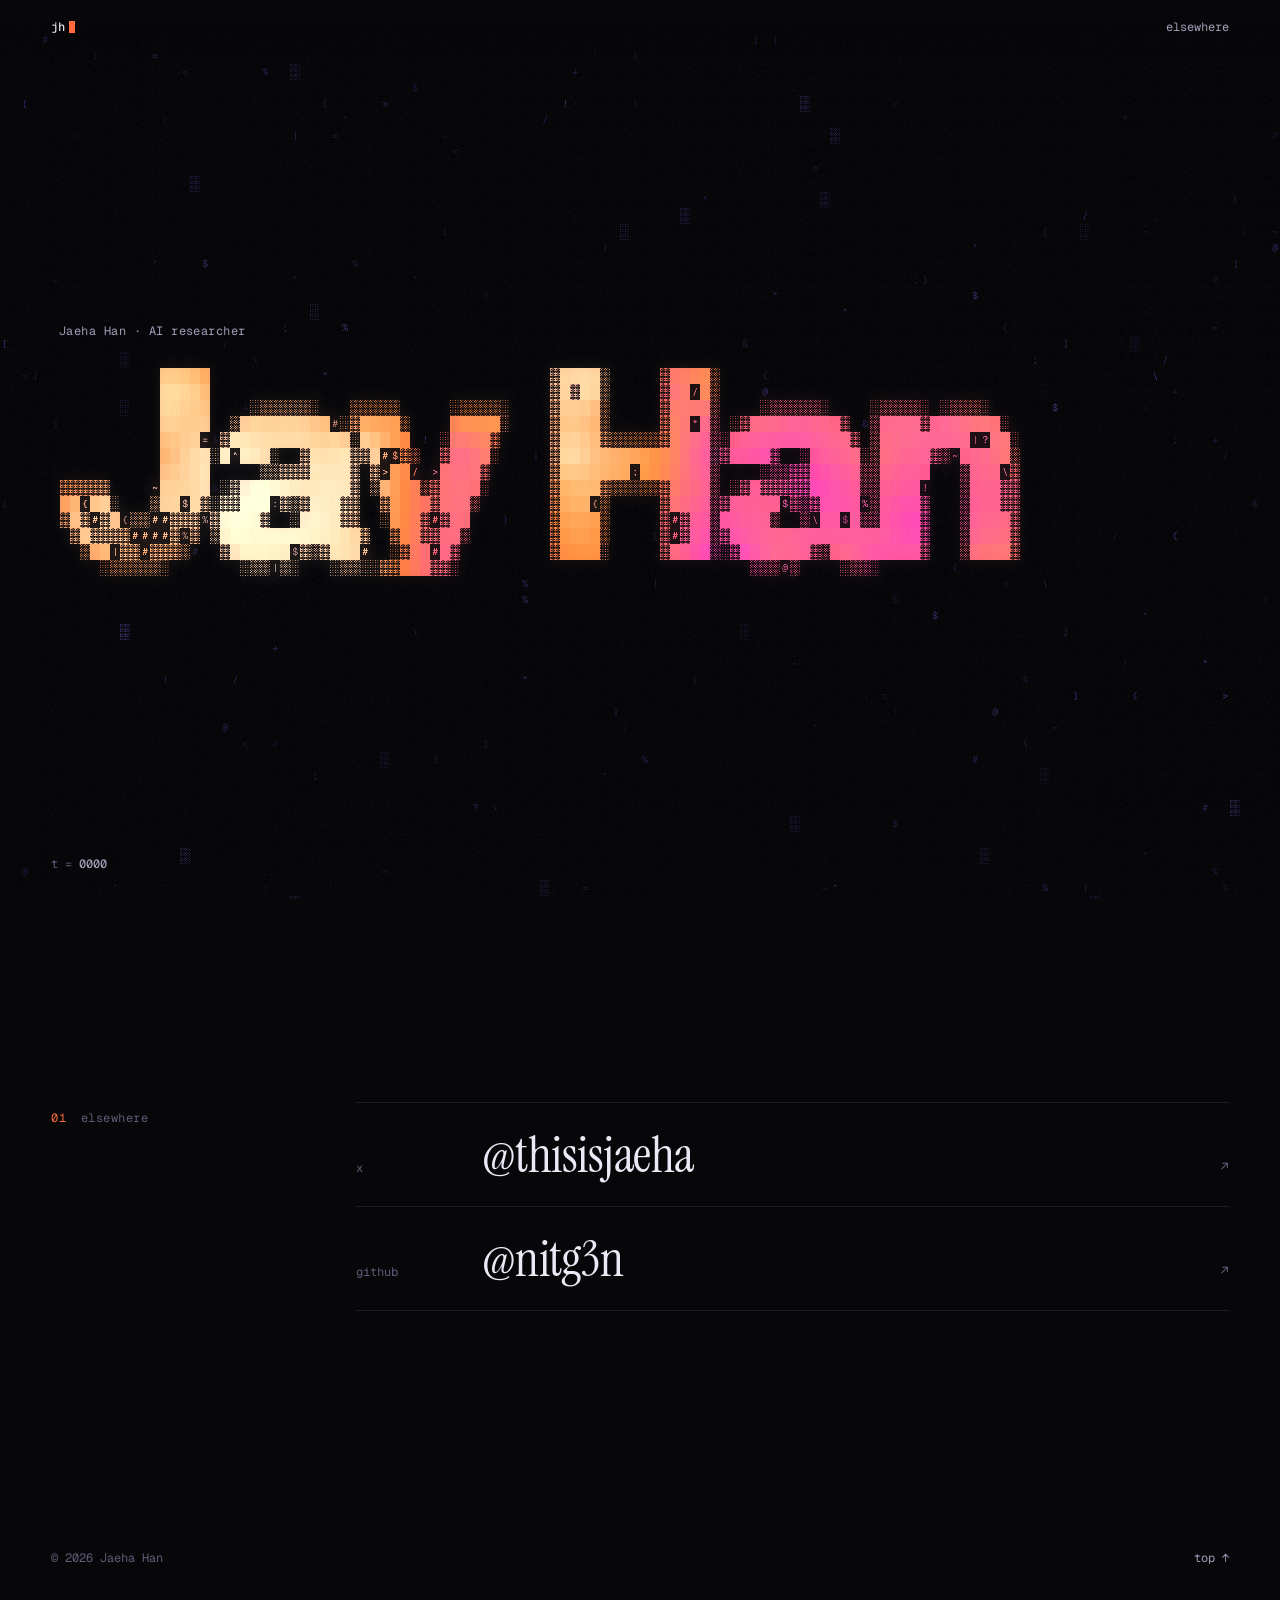
==== commit d453773d: "Remove the 30 days section Drops the ideas grid, the idea detail view, ideas.js and its image.  Co-A" ====
--- a/index.html
+++ b/index.html
@@ -23,7 +23,6 @@
 <header class="top mono">
   <a class="mark" href="#top" aria-label="Jay Han, home">jh<i></i></a>
   <nav>
-    <a href="#now">now</a>
     <a href="#elsewhere">elsewhere</a>
   </nav>
 </header>
@@ -36,22 +35,11 @@
     </div>
     <div class="hero-foot mono">
       <span class="t">t = <b id="tval">1000</b></span>
-      <a class="down" href="#now">now: 30 ideas in 30 days ↓</a>
     </div>
   </section>
 
-  <section id="now" class="sec">
-    <p class="label mono" data-decode><span>01</span> now</p>
-    <div class="body" data-quiet>
-      <h2 class="lede reveal">30 AI ideas <em>in 30 days.</em></h2>
-      <p class="copy reveal">One AI idea a day for a month, posted on X.</p>
-      <p class="status mono" id="status"></p>
-    </div>
-    <ol class="days" id="days" aria-label="Thirty days of ideas"></ol>
-  </section>
-
   <section id="elsewhere" class="sec">
-    <p class="label mono" data-decode><span>02</span> elsewhere</p>
+    <p class="label mono" data-decode><span>01</span> elsewhere</p>
     <div class="body" data-quiet>
       <ul class="links">
         <li><a href="https://x.com/thisisjaeha" target="_blank" rel="noopener"><span class="mono k">x</span><span class="h">@thisisjaeha</span><span class="mono arr">↗</span></a></li>
@@ -66,22 +54,7 @@
   <a href="#top">top ↑</a>
 </footer>
 
-<div class="idea" id="idea" role="dialog" aria-modal="true" aria-labelledby="idea-title" hidden>
-  <div class="idea-bg" data-close></div>
-  <article class="idea-card">
-    <button class="idea-close mono" data-close aria-label="Close">esc ×</button>
-    <div class="idea-frame"><canvas aria-hidden="true"></canvas><img alt=""></div>
-    <div class="idea-text">
-      <p class="mono idea-meta" id="idea-meta"></p>
-      <h3 id="idea-title"></h3>
-      <div class="idea-body" id="idea-body"></div>
-      <a class="mono idea-x" id="idea-x" target="_blank" rel="noopener">read on X ↗</a>
-    </div>
-  </article>
-</div>
-
 <noscript><style>.name{color:var(--fg)!important}</style></noscript>
-<script src="ideas.js"></script>
 <script src="glyph.js"></script>
 <script src="main.js"></script>
 </body>
--- a/styles.css
+++ b/styles.css
@@ -96,8 +96,6 @@
 }
 .hero-foot b { color: var(--fg-2); font-weight: 500; font-variant-numeric: tabular-nums; }
 .hero-foot .t { min-width: 9ch; }
-.down { color: var(--fg-2); text-decoration: none; transition: color .2s; }
-.down:hover { color: var(--accent); }
 
 /* sections */
 .sec {
@@ -119,84 +117,6 @@
 }
 .label span { color: var(--accent); margin-right: .6em; }
 .body { padding: 4px 0; }
-.lede {
-  margin: 0;
-  font: 400 clamp(36px, 5vw, 76px)/1.02 var(--serif);
-  letter-spacing: -.012em;
-  text-wrap: balance;
-}
-.lede em { font-style: italic; color: #ffb796; }
-.copy {
-  max-width: 34em;
-  margin: 28px 0 0;
-  font: 400 clamp(17px, 1.5vw, 21px)/1.45 var(--serif);
-  color: var(--fg-2);
-}
-.reveal {
-  opacity: 0;
-  filter: blur(10px);
-  transform: translateY(14px);
-  transition: opacity 1.1s var(--ease), filter 1.1s var(--ease), transform 1.1s var(--ease);
-}
-.reveal.in { opacity: 1; filter: none; transform: none; }
-
-/* now */
-.status { margin: 28px 0 0; color: var(--fg-3); font-size: 12px; }
-.status b { color: var(--fg); font-weight: 500; }
-.status a { color: var(--fg-2); text-decoration: none; border-bottom: 1px solid var(--line-2); transition: color .2s, border-color .2s; }
-.status a:hover { color: var(--accent); border-color: var(--accent); }
-.status .live { color: var(--accent); }
-
-.days {
-  grid-column: 1 / -1;
-  list-style: none;
-  margin: 72px 0 0;
-  padding: 0;
-  display: grid;
-  grid-template-columns: repeat(10, minmax(0, 1fr));
-  gap: 10px;
-}
-.day {
-  appearance: none;
-  font: inherit;
-  color: inherit;
-  text-align: left;
-  width: 100%;
-  aspect-ratio: 1 / 1.28;
-  display: flex;
-  flex-direction: column;
-  padding: 0;
-  background: transparent;
-  border: 1px solid var(--line);
-  border-radius: 2px;
-  cursor: pointer;
-  transition: border-color .35s var(--ease), transform .35s var(--ease);
-}
-.day .thumb { flex: 1; margin: 9px 9px 0; }
-.day .meta {
-  display: flex;
-  flex-direction: column;
-  gap: 1px;
-  padding: 8px 10px 9px;
-  font-size: 11px;
-  line-height: 1.35;
-  min-width: 0;
-}
-.day .n { color: var(--fg-3); }
-.day .tt { color: var(--fg); white-space: nowrap; overflow: hidden; text-overflow: ellipsis; }
-.day[data-state="posted"] .n { color: var(--fg-2); }
-.day[data-state="posted"]:hover { border-color: rgba(255, 106, 61, .55); }
-.day[data-state="next"] { border-color: rgba(255, 106, 61, .4); }
-.day[data-state="next"] .n, .day[data-state="next"] .tt { color: var(--accent); }
-.day[data-state="future"] { cursor: default; }
-.day[data-state="future"] .tt { color: var(--fg-3); }
-.day:focus-visible { outline: 1px solid var(--accent); outline-offset: 3px; }
-.day.nope { animation: nope .4s var(--ease); }
-@keyframes nope { 25% { transform: translateX(-3px); } 75% { transform: translateX(3px); } }
-.no-gl .day .thumb {
-  background: repeating-linear-gradient(90deg, var(--line) 0 1px, transparent 1px 6px);
-}
-
 /* elsewhere */
 .links { list-style: none; margin: 0; padding: 0; border-top: 1px solid var(--line); }
 .links a {
@@ -232,93 +152,18 @@
 .foot a { text-decoration: none; color: var(--fg-2); }
 .foot a:hover { color: var(--accent); }
 
-/* idea detail */
-.idea {
-  position: fixed;
-  inset: 0;
-  z-index: 50;
-  display: grid;
-  place-items: center;
-  padding: var(--gut);
-}
-.idea[hidden] { display: none; }
-.idea-bg {
-  position: absolute;
-  inset: 0;
-  background: rgba(7, 7, 10, .82);
-  backdrop-filter: blur(8px);
-  -webkit-backdrop-filter: blur(8px);
-  animation: fade .4s var(--ease);
-}
-.idea-card {
-  position: relative;
-  width: min(1120px, 100%);
-  max-height: calc(100svh - 2 * var(--gut));
-  overflow: auto;
-  display: grid;
-  grid-template-columns: 1.15fr 1fr;
-  background: #0b0b10;
-  border: 1px solid var(--line);
-  animation: rise .5s var(--ease);
-}
-.idea-frame { position: relative; aspect-ratio: 4 / 3; background: var(--bg); overflow: hidden; }
-.idea-frame canvas, .idea-frame img {
-  position: absolute;
-  inset: 0;
-  width: 100%;
-  height: 100%;
-  display: block;
-}
-.idea-frame img { object-fit: cover; opacity: 0; transition: opacity 1.4s var(--ease); }
-.idea-frame img.on { opacity: 1; }
-.idea-text { padding: clamp(24px, 3vw, 44px); display: flex; flex-direction: column; }
-.idea-meta { margin: 0; color: var(--accent); font-size: 12px; }
-.idea-text h3 { margin: 14px 0 0; font: 400 clamp(32px, 3.4vw, 50px)/1.02 var(--serif); letter-spacing: -.01em; }
-.idea-body { margin-top: 20px; font: 400 18px/1.5 var(--serif); color: var(--fg-2); }
-.idea-body p { margin: 0 0 .8em; }
-.idea-x { margin-top: auto; padding-top: 24px; font-size: 12px; color: var(--fg-2); text-decoration: none; }
-.idea-x:hover { color: var(--accent); }
-.idea-x[hidden] { display: none; }
-.idea-close {
-  position: absolute;
-  top: 12px;
-  right: 12px;
-  z-index: 2;
-  appearance: none;
-  border: 1px solid var(--line);
-  background: rgba(7, 7, 10, .7);
-  color: var(--fg-2);
-  font-size: 11px;
-  padding: 5px 9px;
-  cursor: pointer;
-}
-.idea-close:hover { color: var(--fg); border-color: var(--line-2); }
-@keyframes fade { from { opacity: 0; } }
-@keyframes rise { from { opacity: 0; transform: translateY(18px) scale(.985); } }
-body.locked { overflow: hidden; }
-
 /* responsive */
-@media (max-width: 1100px) {
-  .days { grid-template-columns: repeat(6, minmax(0, 1fr)); }
-}
 @media (max-width: 760px) {
   .sec { grid-template-columns: 1fr; padding-top: 16vh; }
   .label { position: static; margin: 0 0 28px; }
-  .days { grid-template-columns: repeat(5, minmax(0, 1fr)); gap: 6px; margin-top: 48px; }
-  .day { aspect-ratio: 1 / 1.15; }
-  .day .tt { display: none; }
-  .day .thumb { margin: 6px 6px 0; }
-  .day .meta { padding: 5px 6px 6px; }
   .name { font-size: 39vw; line-height: .82; white-space: normal; }
   .eyebrow { margin-bottom: 4vw; }
   .links a { grid-template-columns: 1fr auto; }
   .links .k { grid-column: 1 / -1; }
   .foot { flex-direction: column; gap: 6px; }
-  .idea-card { grid-template-columns: 1fr; }
 }
 
 @media (prefers-reduced-motion: reduce) {
   html { scroll-behavior: auto; }
-  .reveal { transition: none; opacity: 1; filter: none; transform: none; }
   .mark i { animation: none; }
 }
